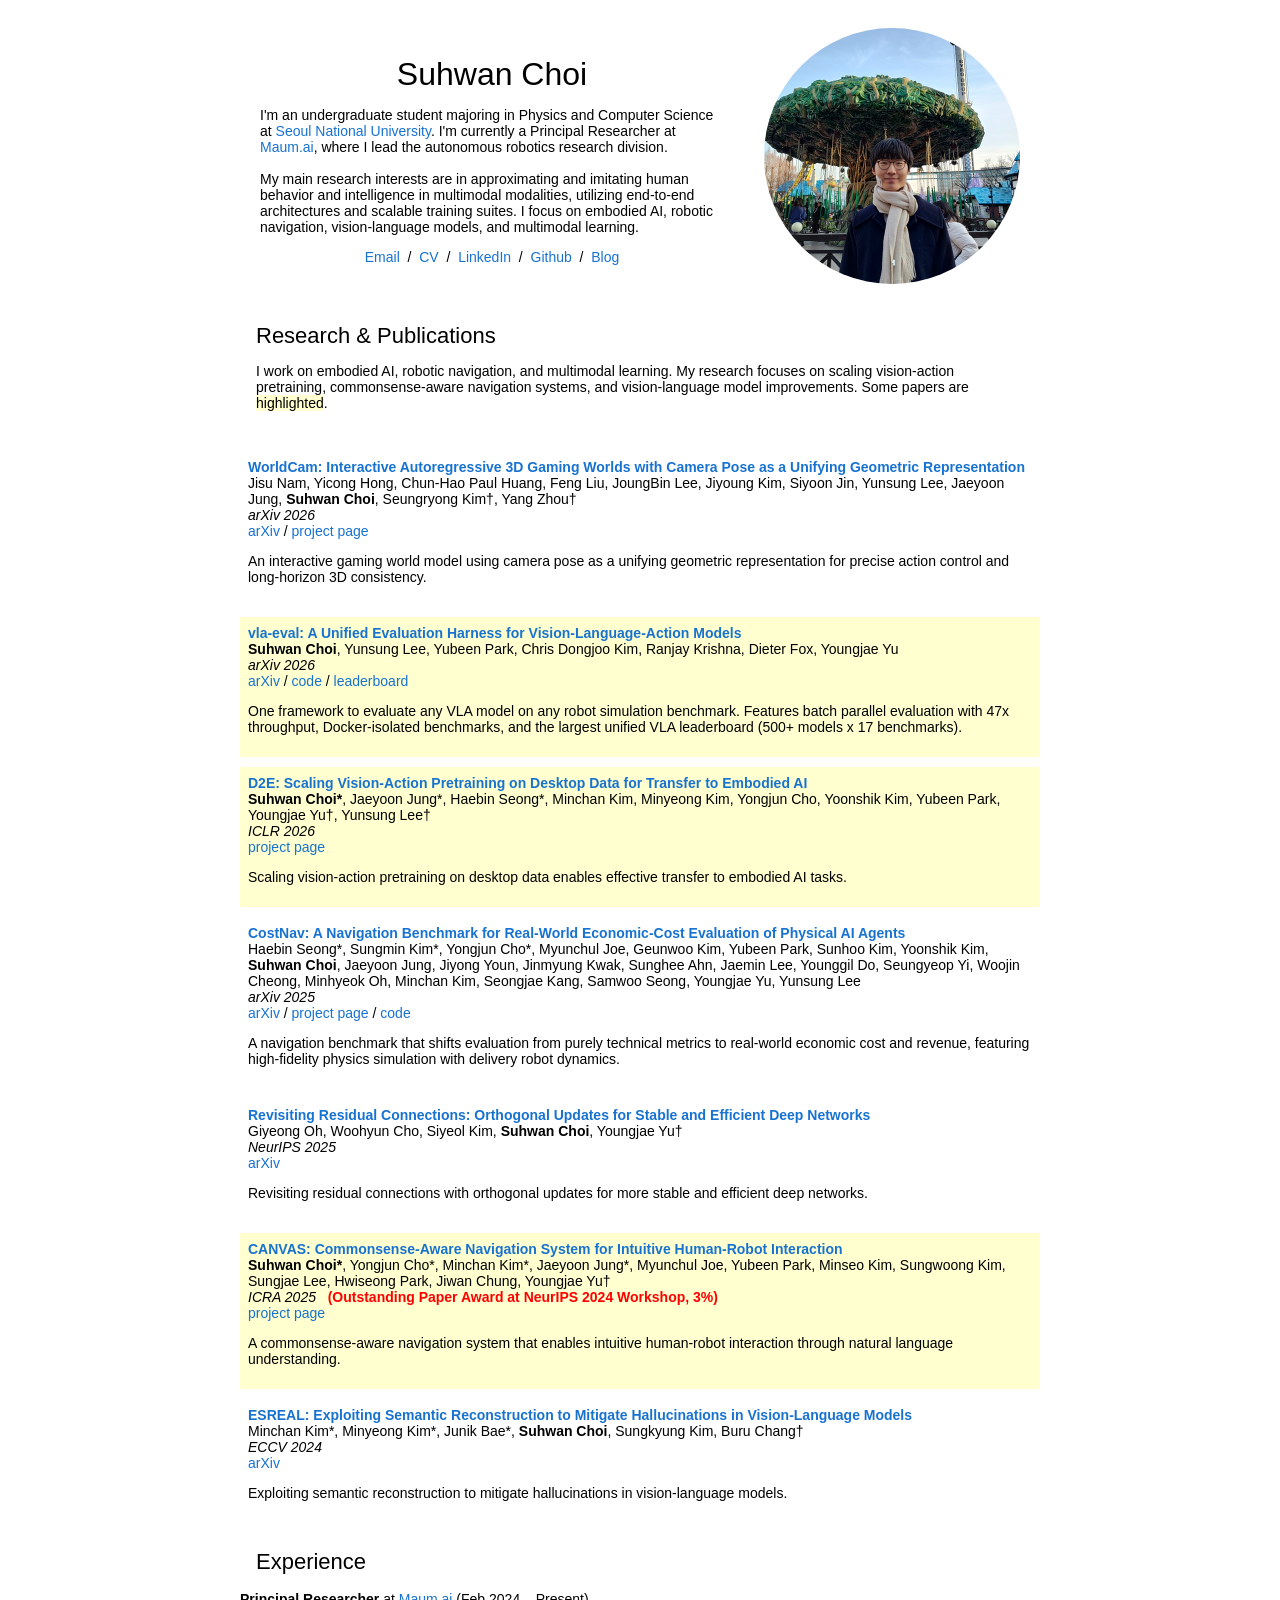
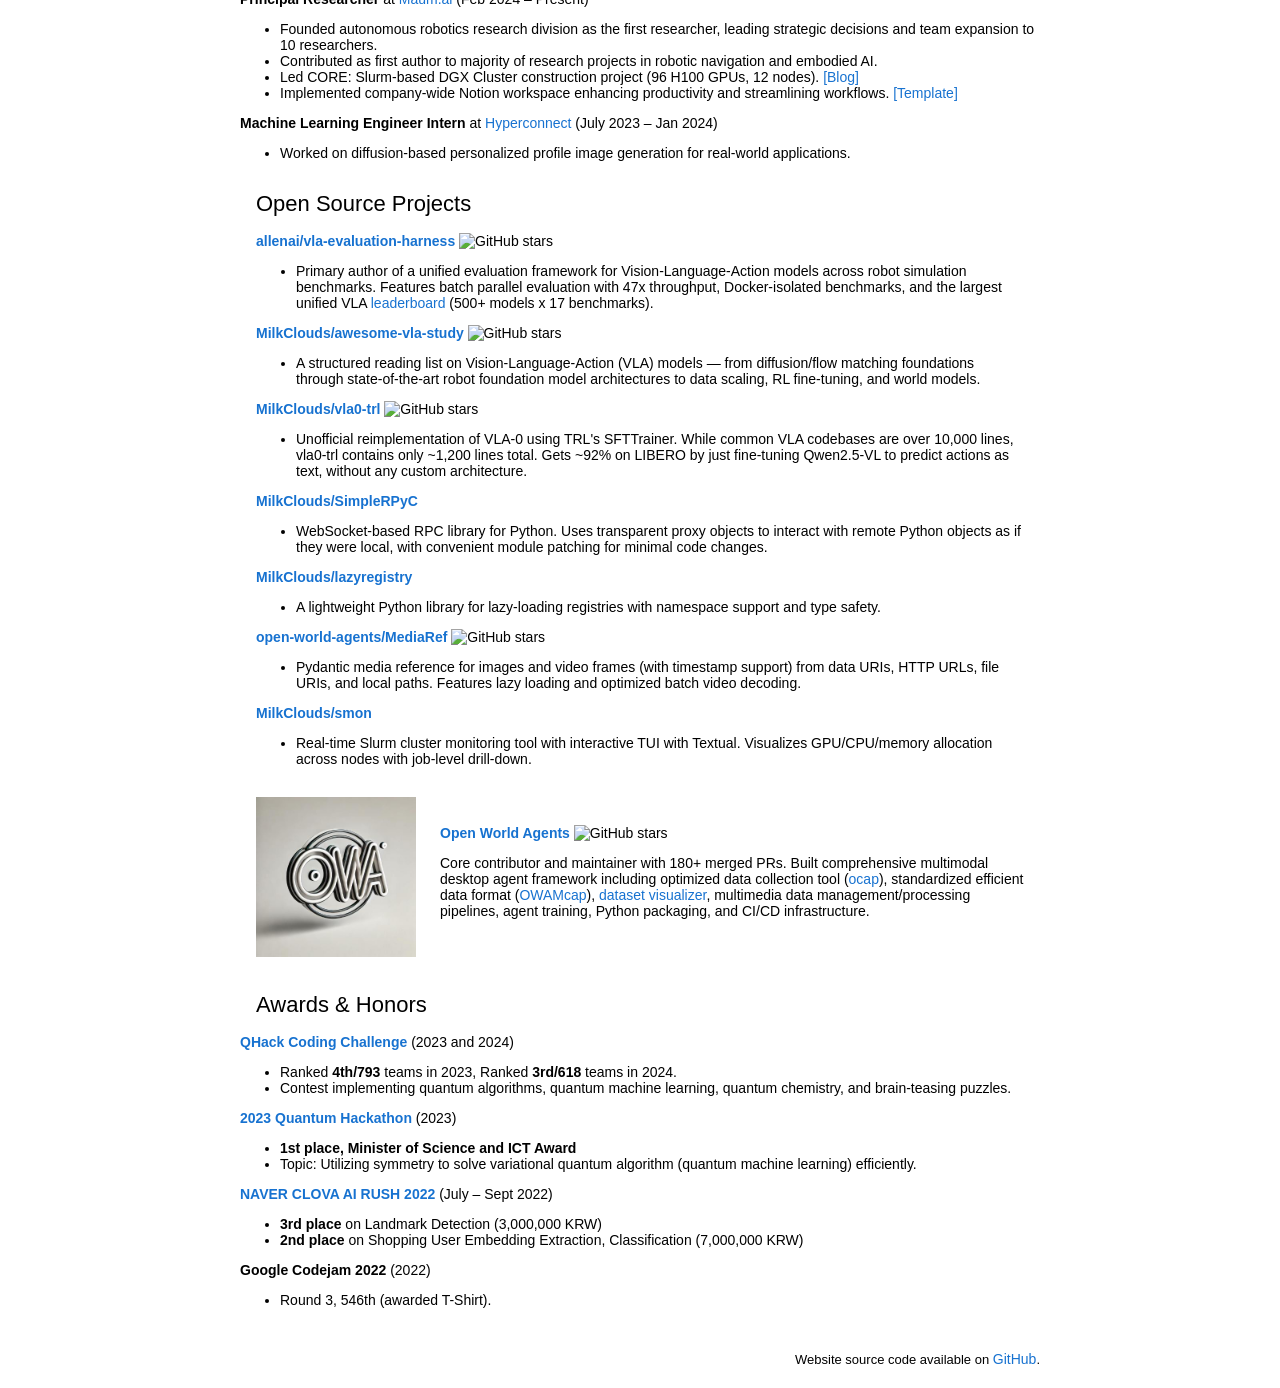
==== suhwanchoi.me/index.html @ 8e6b0484 "Restructure repo: separate profile, cv, and site into top-level folders - Add milkclouds GitHub prof" ====
<!DOCTYPE HTML>
<html lang="en">

<head>
  <meta http-equiv="Content-Type" content="text/html; charset=UTF-8">
  <title>Suhwan Choi</title>
  <meta name="author" content="Suhwan Choi">
  <meta name="viewport" content="width=device-width, initial-scale=1">
  <link rel="shortcut icon" href="images/favicon/favicon.ico" type="image/x-icon">
  <link rel="stylesheet" type="text/css" href="stylesheet.css">
</head>

<body>
  <table
    style="width:100%;max-width:800px;border:0px;border-spacing:0px;border-collapse:separate;margin-right:auto;margin-left:auto;">
    <tbody>
      <tr style="padding:0px">
        <td style="padding:0px">
          <!-- Header Section -->
          <table
            style="width:100%;border:0px;border-spacing:0px;border-collapse:separate;margin-right:auto;margin-left:auto;">
            <tbody>
              <tr style="padding:0px">
                <td style="padding:2.5%;width:63%;vertical-align:middle">
                  <p class="name" style="text-align: center;">Suhwan Choi</p>
                  <p>
                    I'm an undergraduate student majoring in Physics and Computer Science at <a
                      href="https://www.snu.ac.kr/">Seoul National University</a>. I'm currently a Principal Researcher
                    at <a href="https://maum.ai/">Maum.ai</a>, where I lead the autonomous robotics research division.
                    <br><br>
                    My main research interests are in approximating and imitating human behavior and intelligence in
                    multimodal modalities, utilizing end-to-end architectures and scalable training suites. I focus on
                    embodied AI, robotic navigation, vision-language models, and multimodal learning.
                  </p>
                  <p style="text-align:center">
                    <a href="mailto:milkclouds00@gmail.com">Email</a> &nbsp;/&nbsp;
                    <a href="suhwan_choi_cv.pdf">CV</a> &nbsp;/&nbsp;
                    <a href="https://www.linkedin.com/in/suhwan-choi-5a0461204/">LinkedIn</a> &nbsp;/&nbsp;
                    <a href="https://github.com/MilkClouds">Github</a> &nbsp;/&nbsp;
                    <a href="https://milkclouds.work">Blog</a>
                  </p>
                </td>
                <td style="padding:2.5%;width:37%;max-width:37%">
                  <a href="images/suhwan_choi.jpg"><img
                      style="width:100%;max-width:100%;object-fit: cover; border-radius: 50%;" alt="profile photo"
                      src="images/suhwan_choi.jpg" class="hoverZoomLink"></a>
                </td>
              </tr>
            </tbody>
          </table>

          <!-- Research Section Header -->
          <table
            style="width:100%;border:0px;border-spacing:0px;border-collapse:separate;margin-right:auto;margin-left:auto;">
            <tbody>
              <tr>
                <td style="padding:16px;width:100%;vertical-align:middle">
                  <h2>Research & Publications</h2>
                  <p>
                    I work on embodied AI, robotic navigation, and multimodal learning. My research focuses on scaling
                    vision-action pretraining, commonsense-aware navigation systems, and vision-language model
                    improvements. Some papers are <span class="highlight">highlighted</span>.
                  </p>
                </td>
              </tr>
            </tbody>
          </table>

          <!-- Publications Table -->
          <table
            style="width:100%;border:0px;border-spacing:0px 10px;border-collapse:separate;margin-right:auto;margin-left:auto;">
            <tbody>

              <!-- WorldCam Publication -->
              <tr>
                <td style="padding:8px;width:100%;vertical-align:middle">
                  <a href="https://cvlab-kaist.github.io/WorldCam/">
                    <span class="papertitle">WorldCam: Interactive Autoregressive 3D Gaming Worlds with Camera Pose as a Unifying Geometric Representation</span>
                  </a>
                  <br>
                  Jisu Nam, Yicong Hong, Chun-Hao Paul Huang, Feng Liu, JoungBin Lee, Jiyoung Kim, Siyoon Jin, Yunsung Lee, Jaeyoon Jung, <strong>Suhwan Choi</strong>, Seungryong Kim&dagger;, Yang Zhou&dagger;
                  <br>
                  <em>arXiv 2026</em>
                  <br>
                  <a href="https://arxiv.org/abs/2603.16871">arXiv</a>
                  /
                  <a href="https://cvlab-kaist.github.io/WorldCam/">project page</a>
                  <p></p>
                  <p>An interactive gaming world model using camera pose as a unifying geometric representation for precise action control and long-horizon 3D consistency.</p>
                </td>
              </tr>

              <!-- vla-eval Publication -->
              <tr class="highlight">
                <td style="padding:8px;width:100%;vertical-align:middle">
                  <a href="https://arxiv.org/abs/2603.13966">
                    <span class="papertitle">vla-eval: A Unified Evaluation Harness for Vision-Language-Action Models</span>
                  </a>
                  <br>
                  <strong>Suhwan Choi</strong>, Yunsung Lee, Yubeen Park, Chris Dongjoo Kim, Ranjay Krishna, Dieter Fox, Youngjae Yu
                  <br>
                  <em>arXiv 2026</em>
                  <br>
                  <a href="https://arxiv.org/abs/2603.13966">arXiv</a>
                  /
                  <a href="https://github.com/allenai/vla-evaluation-harness">code</a>
                  /
                  <a href="https://allenai.github.io/vla-evaluation-harness/leaderboard/">leaderboard</a>
                  <p></p>
                  <p>One framework to evaluate any VLA model on any robot simulation benchmark. Features batch parallel evaluation with 47x throughput, Docker-isolated benchmarks, and the largest unified VLA leaderboard (500+ models x 17 benchmarks).</p>
                </td>
              </tr>

              <!-- D2E Publication -->
              <tr class="highlight">
                <td style="padding:8px;width:100%;vertical-align:middle">
                  <a href="https://worv-ai.github.io/d2e/">
                    <span class="papertitle">D2E: Scaling Vision-Action Pretraining on Desktop Data for Transfer to
                      Embodied AI</span>
                  </a>
                  <br>
                  <strong>Suhwan Choi*</strong>, Jaeyoon Jung*, Haebin Seong*, Minchan Kim, Minyeong Kim, Yongjun Cho,
                  Yoonshik Kim, Yubeen Park, Youngjae Yu†, Yunsung Lee†
                  <br>
                  <em>ICLR 2026</em>
                  <br>
                  <a href="https://worv-ai.github.io/d2e/">project page</a>
                  <p></p>
                  <p>Scaling vision-action pretraining on desktop data enables effective transfer to embodied AI tasks.
                  </p>
                </td>
              </tr>

              <!-- CostNav Publication -->
              <tr>
                <td style="padding:8px;width:100%;vertical-align:middle">
                  <a href="https://worv-ai.github.io/costnav/">
                    <span class="papertitle">CostNav: A Navigation Benchmark for Real-World Economic-Cost Evaluation of Physical AI Agents</span>
                  </a>
                  <br>
                  Haebin Seong*, Sungmin Kim*, Yongjun Cho*, Myunchul Joe, Geunwoo Kim, Yubeen Park, Sunhoo Kim, Yoonshik Kim, <strong>Suhwan Choi</strong>, Jaeyoon Jung, Jiyong Youn, Jinmyung Kwak, Sunghee Ahn, Jaemin Lee, Younggil Do, Seungyeop Yi, Woojin Cheong, Minhyeok Oh, Minchan Kim, Seongjae Kang, Samwoo Seong, Youngjae Yu, Yunsung Lee
                  <br>
                  <em>arXiv 2025</em>
                  <br>
                  <a href="https://arxiv.org/abs/2511.20216">arXiv</a>
                  /
                  <a href="https://worv-ai.github.io/costnav/">project page</a>
                  /
                  <a href="https://github.com/worv-ai/CostNav">code</a>
                  <p></p>
                  <p>A navigation benchmark that shifts evaluation from purely technical metrics to real-world economic cost and revenue, featuring high-fidelity physics simulation with delivery robot dynamics.</p>
                </td>
              </tr>

              <!-- Orthogonal Updates Publication -->
              <tr>
                <td style="padding:8px;width:100%;vertical-align:middle">
                  <a href="https://arxiv.org/abs/2505.11881">
                    <span class="papertitle">Revisiting Residual Connections: Orthogonal Updates for Stable and
                      Efficient Deep Networks</span>
                  </a>
                  <br>
                  Giyeong Oh, Woohyun Cho, Siyeol Kim, <strong>Suhwan Choi</strong>, Youngjae Yu†
                  <br>
                  <em>NeurIPS 2025</em>
                  <br>
                  <a href="https://arxiv.org/abs/2505.11881">arXiv</a>
                  <p></p>
                  <p>Revisiting residual connections with orthogonal updates for more stable and efficient deep
                    networks.</p>
                </td>
              </tr>

              <!-- CANVAS Publication -->
              <tr class="highlight">
                <td style="padding:8px;width:100%;vertical-align:middle">
                  <a href="https://worv-ai.github.io/canvas/">
                    <span class="papertitle">CANVAS: Commonsense-Aware Navigation System for Intuitive Human-Robot
                      Interaction</span>
                  </a>
                  <br>
                  <strong>Suhwan Choi*</strong>, Yongjun Cho*, Minchan Kim*, Jaeyoon Jung*, Myunchul Joe, Yubeen Park,
                  Minseo Kim, Sungwoong Kim, Sungjae Lee, Hwiseong Park, Jiwan Chung, Youngjae Yu†
                  <br>
                  <em>ICRA 2025</em> &nbsp; <font color="red"><strong>(Outstanding Paper Award at NeurIPS 2024 Workshop,
                      3%)</strong></font>
                  <br>
                  <a href="https://worv-ai.github.io/canvas/">project page</a>
                  <p></p>
                  <p>A commonsense-aware navigation system that enables intuitive human-robot interaction through
                    natural language understanding.</p>
                </td>
              </tr>

              <!-- ESREAL Publication -->
              <tr>
                <td style="padding:8px;width:100%;vertical-align:middle">
                  <a href="https://arxiv.org/abs/2403.16167">
                    <span class="papertitle">ESREAL: Exploiting Semantic Reconstruction to Mitigate Hallucinations in
                      Vision-Language Models</span>
                  </a>
                  <br>
                  Minchan Kim*, Minyeong Kim*, Junik Bae*, <strong>Suhwan Choi</strong>, Sungkyung Kim, Buru Chang†
                  <br>
                  <em>ECCV 2024</em>
                  <br>
                  <a href="https://arxiv.org/abs/2403.16167">arXiv</a>
                  <p></p>
                  <p>Exploiting semantic reconstruction to mitigate hallucinations in vision-language models.</p>
                </td>
              </tr>

            </tbody>
          </table>

          <!-- Experience Section -->
          <table
            style="width:100%;border:0px;border-spacing:0px;border-collapse:separate;margin-right:auto;margin-left:auto;">
            <tbody>
              <tr>
                <td style="padding:16px;width:100%;vertical-align:middle">
                  <h2>Experience</h2>
                </td>
              </tr>
            </tbody>
          </table>

          <table
            style="width:100%;border:0px;border-spacing:0px;border-collapse:separate;margin-right:auto;margin-left:auto;">
            <tbody>
              <tr>
                <td style="padding:0px;width:100%;vertical-align:middle">
                  <strong>Principal Researcher</strong> at <a href="https://maum.ai/">Maum.ai</a> (Feb 2024 – Present)
                  <ul>
                    <li>Founded autonomous robotics research division as the first researcher, leading strategic
                      decisions and team expansion to 10 researchers.</li>
                    <li>Contributed as first author to majority of research projects in robotic navigation and embodied
                      AI.</li>
                    <li>Led CORE: Slurm-based DGX Cluster construction project (96 H100 GPUs, 12 nodes). <a
                        href="https://worv.ghost.io/core-construction/">[Blog]</a></li>
                    <li>Implemented company-wide Notion workspace enhancing productivity and streamlining workflows. <a
                        href="https://milkclouds.notion.site/DBs-template-1816b908318e809e9f93ecbfe7d4ca86">[Template]</a>
                    </li>
                  </ul>
                </td>
              </tr>
              <tr>
                <td style="padding:0px;width:100%;vertical-align:middle">
                  <strong>Machine Learning Engineer Intern</strong> at <a
                    href="https://hyperconnect.com/">Hyperconnect</a> (July 2023 – Jan 2024)
                  <ul>
                    <li>Worked on diffusion-based personalized profile image generation for real-world applications.
                    </li>
                  </ul>
                </td>
              </tr>
            </tbody>
          </table>

          <!-- Open Source Section -->
          <table
            style="width:100%;border:0px;border-spacing:0px;border-collapse:separate;margin-right:auto;margin-left:auto;">
            <tbody>
              <tr>
                <td style="padding:16px;width:100%;vertical-align:middle">
                  <h2>Open Source Projects</h2>
                </td>
              </tr>
            </tbody>
          </table>

          <table
            style="width:100%;border:0px;border-spacing:0px;border-collapse:separate;margin-right:auto;margin-left:auto;">
            <tbody>
              <tr>
                <td style="padding:0px 16px;width:100%;vertical-align:middle">
                  <strong><a href="https://github.com/allenai/vla-evaluation-harness">allenai/vla-evaluation-harness</a></strong>
                  <img src="https://img.shields.io/github/stars/allenai/vla-evaluation-harness?style=social" alt="GitHub stars">
                  <ul>
                    <li>Primary author of a unified evaluation framework for Vision-Language-Action models across robot simulation benchmarks. Features batch parallel evaluation with 47x throughput, Docker-isolated benchmarks, and the largest unified VLA <a href="https://allenai.github.io/vla-evaluation-harness/leaderboard/">leaderboard</a> (500+ models x 17 benchmarks).</li>
                  </ul>
                </td>
              </tr>
              <tr>
                <td style="padding:0px 16px;width:100%;vertical-align:middle">
                  <strong><a href="https://github.com/MilkClouds/awesome-vla-study">MilkClouds/awesome-vla-study</a></strong>
                  <img src="https://img.shields.io/github/stars/MilkClouds/awesome-vla-study?style=social" alt="GitHub stars">
                  <ul>
                    <li>A structured reading list on Vision-Language-Action (VLA) models — from diffusion/flow matching foundations through state-of-the-art robot foundation model architectures to data scaling, RL fine-tuning, and world models.</li>
                  </ul>
                </td>
              </tr>
              <tr>
                <td style="padding:0px 16px;width:100%;vertical-align:middle">
                  <strong><a href="https://github.com/MilkClouds/vla0-trl">MilkClouds/vla0-trl</a></strong>
                  <img src="https://img.shields.io/github/stars/MilkClouds/vla0-trl?style=social" alt="GitHub stars">
                  <ul>
                    <li>Unofficial reimplementation of VLA-0 using TRL's SFTTrainer. While common VLA codebases are over
                      10,000 lines, vla0-trl contains only ~1,200 lines total. Gets ~92% on LIBERO by just fine-tuning
                      Qwen2.5-VL to predict actions as text, without any custom architecture.</li>
                  </ul>
                </td>
              </tr>
              <tr>
                <td style="padding:0px 16px;width:100%;vertical-align:middle">
                  <strong><a href="https://github.com/MilkClouds/SimpleRPyC">MilkClouds/SimpleRPyC</a></strong>
                  <ul>
                    <li>WebSocket-based RPC library for Python. Uses transparent proxy objects to interact with remote Python objects as if they were local, with convenient module patching for minimal code changes.</li>
                  </ul>
                </td>
              </tr>
              <tr>
                <td style="padding:0px 16px;width:100%;vertical-align:middle">
                  <strong><a href="https://github.com/MilkClouds/lazyregistry">MilkClouds/lazyregistry</a></strong>
                  <ul>
                    <li>A lightweight Python library for lazy-loading registries with namespace support and type safety.
                    </li>
                  </ul>
                </td>
              </tr>
              <tr>
                <td style="padding:0px 16px;width:100%;vertical-align:middle">
                  <strong><a
                      href="https://github.com/open-world-agents/MediaRef">open-world-agents/MediaRef</a></strong>
                  <img src="https://img.shields.io/github/stars/open-world-agents/MediaRef?style=social" alt="GitHub stars">
                  <ul>
                    <li>Pydantic media reference for images and video frames (with timestamp support) from data URIs,
                      HTTP URLs, file URIs, and local paths. Features lazy loading and optimized batch video decoding.
                    </li>
                  </ul>
                </td>
              </tr>
              <tr>
                <td style="padding:0px 16px;width:100%;vertical-align:middle">
                  <strong><a href="https://github.com/MilkClouds/smon">MilkClouds/smon</a></strong>
                  <ul>
                    <li>Real-time Slurm cluster monitoring tool with interactive TUI with Textual. Visualizes
                      GPU/CPU/memory allocation across nodes with job-level drill-down.</li>
                  </ul>
                </td>
              </tr>
            </tbody>
          </table>

          <table
            style="width:100%;border:0px;border-spacing:0px;border-collapse:separate;margin-right:auto;margin-left:auto;">
            <tbody>
              <tr>
                <td style="padding:16px;width:20%;vertical-align:middle">
                  <a href="https://github.com/open-world-agents"><img src='images/owa-logo.jpg' width="160"
                      alt="Open World Agents"></a>
                </td>
                <td style="padding:8px;width:80%;vertical-align:middle">
                  <a href="https://github.com/open-world-agents">
                    <span class="papertitle">Open World Agents</span>
                  </a>
                  <img src="https://img.shields.io/github/stars/open-world-agents/open-world-agents?style=social" alt="GitHub stars">
                  <br>
                  <p>Core contributor and maintainer with 180+ merged PRs. Built comprehensive multimodal desktop agent
                    framework including optimized data collection tool (<a
                      href="https://github.com/open-world-agents/ocap">ocap</a>), standardized efficient data format (<a
                      href="https://open-world-agents.github.io/open-world-agents/data/technical-reference/format-guide/">OWAMcap</a>),
                    <a href="https://github.com/open-world-agents/owa-dataset-visualizer">dataset visualizer</a>,
                    multimedia data management/processing pipelines, agent training, Python packaging, and CI/CD
                    infrastructure.
                  </p>
                </td>
              </tr>
            </tbody>
          </table>

          <!-- Awards Section -->
          <table
            style="width:100%;border:0px;border-spacing:0px;border-collapse:separate;margin-right:auto;margin-left:auto;">
            <tbody>
              <tr>
                <td style="padding:16px;width:100%;vertical-align:middle">
                  <h2>Awards & Honors</h2>
                </td>
              </tr>
            </tbody>
          </table>

          <table
            style="width:100%;border:0px;border-spacing:0px;border-collapse:separate;margin-right:auto;margin-left:auto;">
            <tbody>
              <tr>
                <td style="padding:0px;width:100%;vertical-align:middle">
                  <strong><a href="https://qhack.ai">QHack Coding Challenge</a></strong> (2023 and 2024)
                  <ul>
                    <li>Ranked <strong>4th/793</strong> teams in 2023, Ranked <strong>3rd/618</strong> teams in 2024.
                    </li>
                    <li>Contest implementing quantum algorithms, quantum machine learning, quantum chemistry, and
                      brain-teasing puzzles.</li>
                  </ul>
                </td>
              </tr>
              <tr>
                <td style="padding:0px;width:100%;vertical-align:middle">
                  <strong><a href="https://qhackathon.kr/">2023 Quantum Hackathon</a></strong> (2023)
                  <ul>
                    <li><strong>1st place, Minister of Science and ICT Award</strong></li>
                    <li>Topic: Utilizing symmetry to solve variational quantum algorithm (quantum machine learning)
                      efficiently.</li>
                  </ul>
                </td>
              </tr>
              <tr>
                <td style="padding:0px;width:100%;vertical-align:middle">
                  <strong><a href="https://campaign.naver.com/clova_airush/">NAVER CLOVA AI RUSH 2022</a></strong> (July
                  – Sept 2022)
                  <ul>
                    <li><strong>3rd place</strong> on Landmark Detection (3,000,000 KRW)</li>
                    <li><strong>2nd place</strong> on Shopping User Embedding Extraction, Classification (7,000,000 KRW)
                    </li>
                  </ul>
                </td>
              </tr>
              <tr>
                <td style="padding:0px;width:100%;vertical-align:middle">
                  <strong>Google Codejam 2022</strong> (2022)
                  <ul>
                    <li>Round 3, 546th (awarded T-Shirt).</li>
                  </ul>
                </td>
              </tr>
            </tbody>
          </table>

          <!-- Footer -->
          <table
            style="width:100%;border:0px;border-spacing:0px;border-collapse:separate;margin-right:auto;margin-left:auto;">
            <tbody>
              <tr>
                <td style="padding:0px">
                  <br>
                  <p style="text-align:right;font-size:small;">
                    Website source code available on <a href="https://github.com/MilkClouds/suhwanchoi.me">GitHub</a>.
                  </p>
                </td>
              </tr>
            </tbody>
          </table>

        </td>
      </tr>
    </tbody>
  </table>
</body>

</html>
---- suhwanchoi.me/stylesheet.css ----
/* latin-ext */
@font-face {
  font-family: 'Lato';
  font-style: italic;
  font-weight: 400;
  src: local('Lato Italic'), local('Lato-Italic'), url(https://fonts.gstatic.com/s/lato/v15/S6u8w4BMUTPHjxsAUi-qNiXg7eU0.woff2) format('woff2');
  unicode-range: U+0100-024F, U+0259, U+1E00-1EFF, U+2020, U+20A0-20AB, U+20AD-20CF, U+2113, U+2C60-2C7F, U+A720-A7FF;
}
/* latin */
@font-face {
  font-family: 'Lato';
  font-style: italic;
  font-weight: 400;
  src: local('Lato Italic'), local('Lato-Italic'), url(https://fonts.gstatic.com/s/lato/v15/S6u8w4BMUTPHjxsAXC-qNiXg7Q.woff2) format('woff2');
  unicode-range: U+0000-00FF, U+0131, U+0152-0153, U+02BB-02BC, U+02C6, U+02DA, U+02DC, U+2000-206F, U+2074, U+20AC, U+2122, U+2191, U+2193, U+2212, U+2215, U+FEFF, U+FFFD;
}
/* latin-ext */
@font-face {
  font-family: 'Lato';
  font-style: italic;
  font-weight: 700;
  src: local('Lato Bold Italic'), local('Lato-BoldItalic'), url(https://fonts.gstatic.com/s/lato/v15/S6u_w4BMUTPHjxsI5wq_FQftx9897sxZ.woff2) format('woff2');
  unicode-range: U+0100-024F, U+0259, U+1E00-1EFF, U+2020, U+20A0-20AB, U+20AD-20CF, U+2113, U+2C60-2C7F, U+A720-A7FF;
}
/* latin */
@font-face {
  font-family: 'Lato';
  font-style: italic;
  font-weight: 700;
  src: local('Lato Bold Italic'), local('Lato-BoldItalic'), url(https://fonts.gstatic.com/s/lato/v15/S6u_w4BMUTPHjxsI5wq_Gwftx9897g.woff2) format('woff2');
  unicode-range: U+0000-00FF, U+0131, U+0152-0153, U+02BB-02BC, U+02C6, U+02DA, U+02DC, U+2000-206F, U+2074, U+20AC, U+2122, U+2191, U+2193, U+2212, U+2215, U+FEFF, U+FFFD;
}
/* latin-ext */
@font-face {
  font-family: 'Lato';
  font-style: normal;
  font-weight: 400;
  src: local('Lato Regular'), local('Lato-Regular'), url(https://fonts.gstatic.com/s/lato/v15/S6uyw4BMUTPHjxAwXiWtFCfQ7A.woff2) format('woff2');
  unicode-range: U+0100-024F, U+0259, U+1E00-1EFF, U+2020, U+20A0-20AB, U+20AD-20CF, U+2113, U+2C60-2C7F, U+A720-A7FF;
}
/* latin */
@font-face {
  font-family: 'Lato';
  font-style: normal;
  font-weight: 400;
  src: local('Lato Regular'), local('Lato-Regular'), url(https://fonts.gstatic.com/s/lato/v15/S6uyw4BMUTPHjx4wXiWtFCc.woff2) format('woff2');
  unicode-range: U+0000-00FF, U+0131, U+0152-0153, U+02BB-02BC, U+02C6, U+02DA, U+02DC, U+2000-206F, U+2074, U+20AC, U+2122, U+2191, U+2193, U+2212, U+2215, U+FEFF, U+FFFD;
}
/* latin-ext */
@font-face {
  font-family: 'Lato';
  font-style: normal;
  font-weight: 700;
  src: local('Lato Bold'), local('Lato-Bold'), url(https://fonts.gstatic.com/s/lato/v15/S6u9w4BMUTPHh6UVSwaPGQ3q5d0N7w.woff2) format('woff2');
  unicode-range: U+0100-024F, U+0259, U+1E00-1EFF, U+2020, U+20A0-20AB, U+20AD-20CF, U+2113, U+2C60-2C7F, U+A720-A7FF;
}
/* latin */
@font-face {
  font-family: 'Lato';
  font-style: normal;
  font-weight: 700;
  src: local('Lato Bold'), local('Lato-Bold'), url(https://fonts.gstatic.com/s/lato/v15/S6u9w4BMUTPHh6UVSwiPGQ3q5d0.woff2) format('woff2');
  unicode-range: U+0000-00FF, U+0131, U+0152-0153, U+02BB-02BC, U+02C6, U+02DA, U+02DC, U+2000-206F, U+2074, U+20AC, U+2122, U+2191, U+2193, U+2212, U+2215, U+FEFF, U+FFFD;
}

a {
  color: #1772d0;
  text-decoration: none;
}

a:focus,
a:hover {
  color: #f09228;
  text-decoration: none;
}

body,
td,
th,
tr,
p,
a {
  font-family: 'Lato', Verdana, Helvetica, sans-serif;
  font-size: 14px;
}

strong {
  font-family: 'Lato', Verdana, Helvetica, sans-serif;
  font-size: 14px;
}

h2 {
  margin: 0;
  font-weight: normal;
  font-family: 'Lato', Verdana, Helvetica, sans-serif;
  font-size: 22px;
}

.papertitle {
  font-family: 'Lato', Verdana, Helvetica, sans-serif;
  font-size: 14px;
  font-weight: 700;
}

.name {
  padding-top: 20px;
  margin: 0;
  font-family: 'Lato', Verdana, Helvetica, sans-serif;
  font-size: 32px;
}

.one {
  width: 160px;
  height: 160px;
  position: relative;
}

.two {
  width: 160px;
  height: 160px;
  position: absolute;
  transition: opacity .2s ease-in-out;
  -moz-transition: opacity .2s ease-in-out;
  -webkit-transition: opacity .2s ease-in-out;
}

.fade {
  transition: opacity .2s ease-in-out;
  -moz-transition: opacity .2s ease-in-out;
  -webkit-transition: opacity .2s ease-in-out;
}

span.highlight,
tr.highlight,
td.highlight {
  background-color: #ffffd0;
}

.colored-box {
    color: black;
    padding: 20px;
    display: inline-block;
    border-radius: 10px;
}
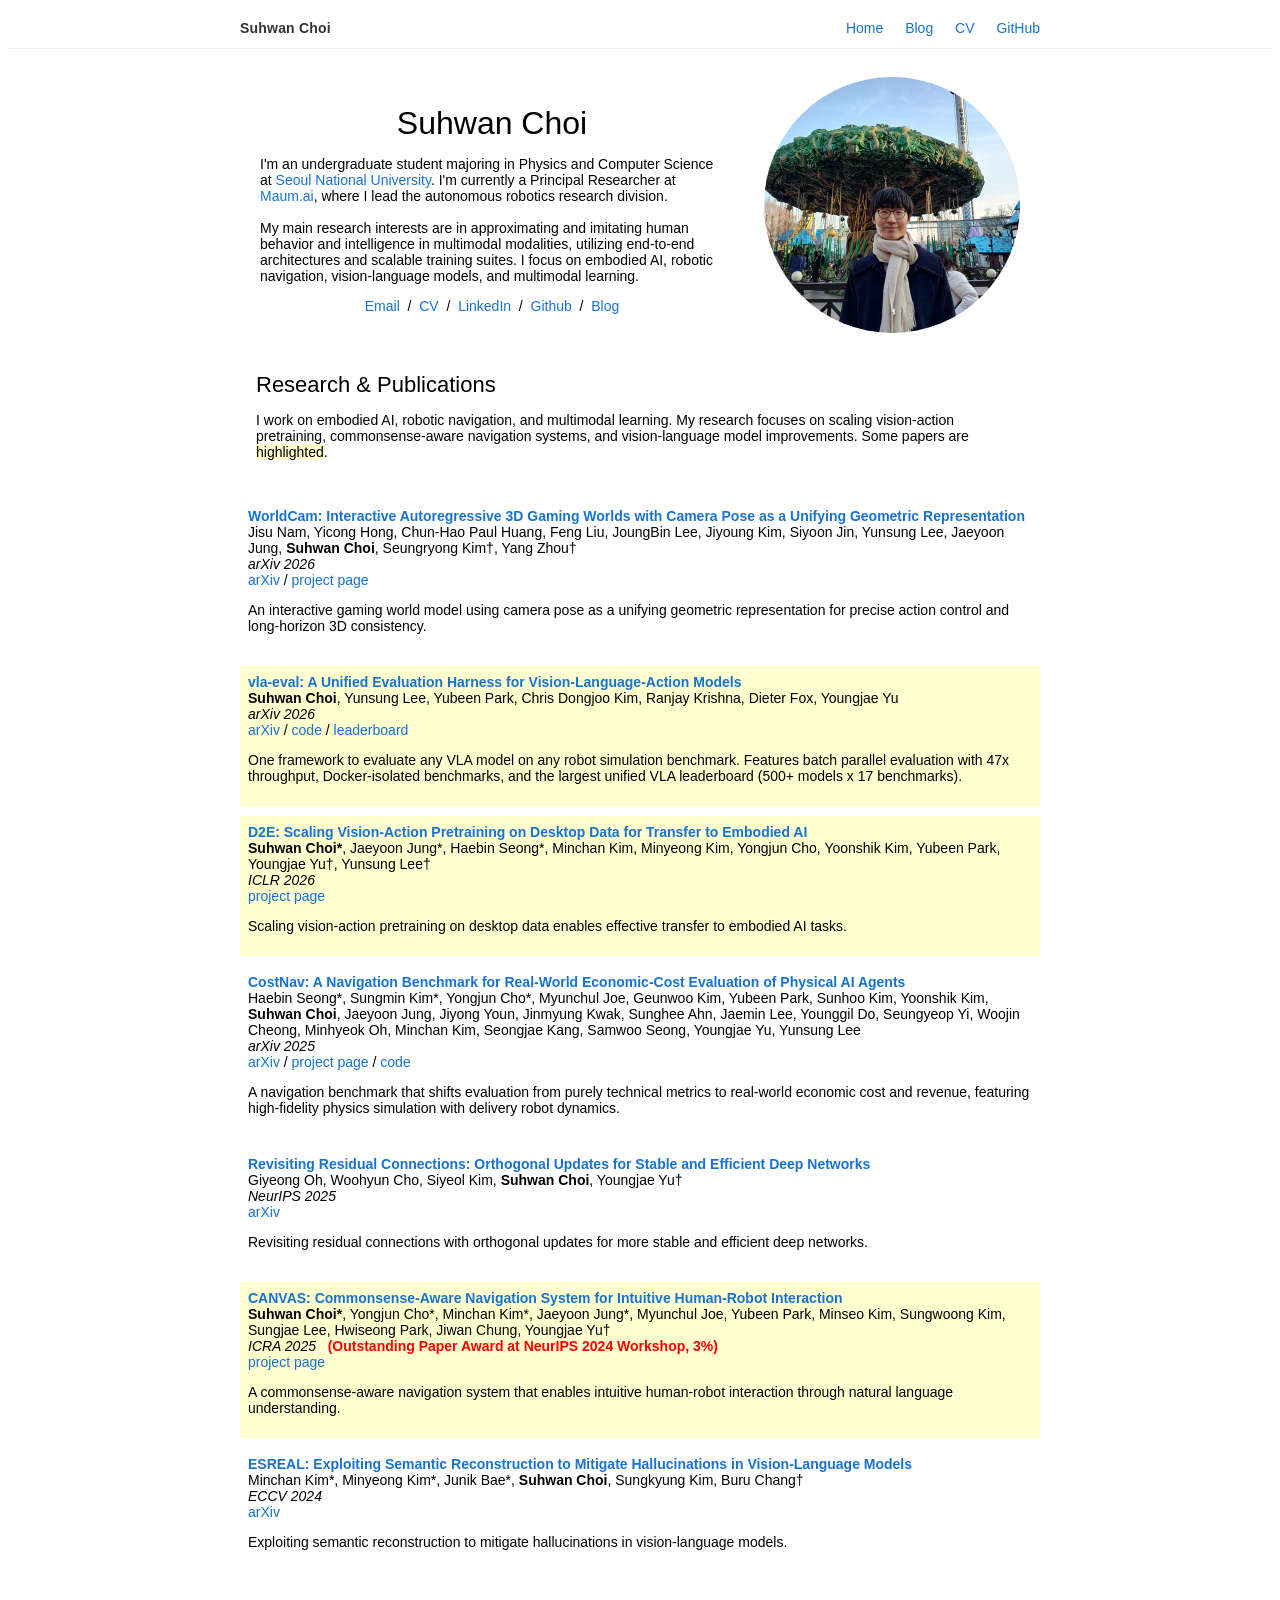
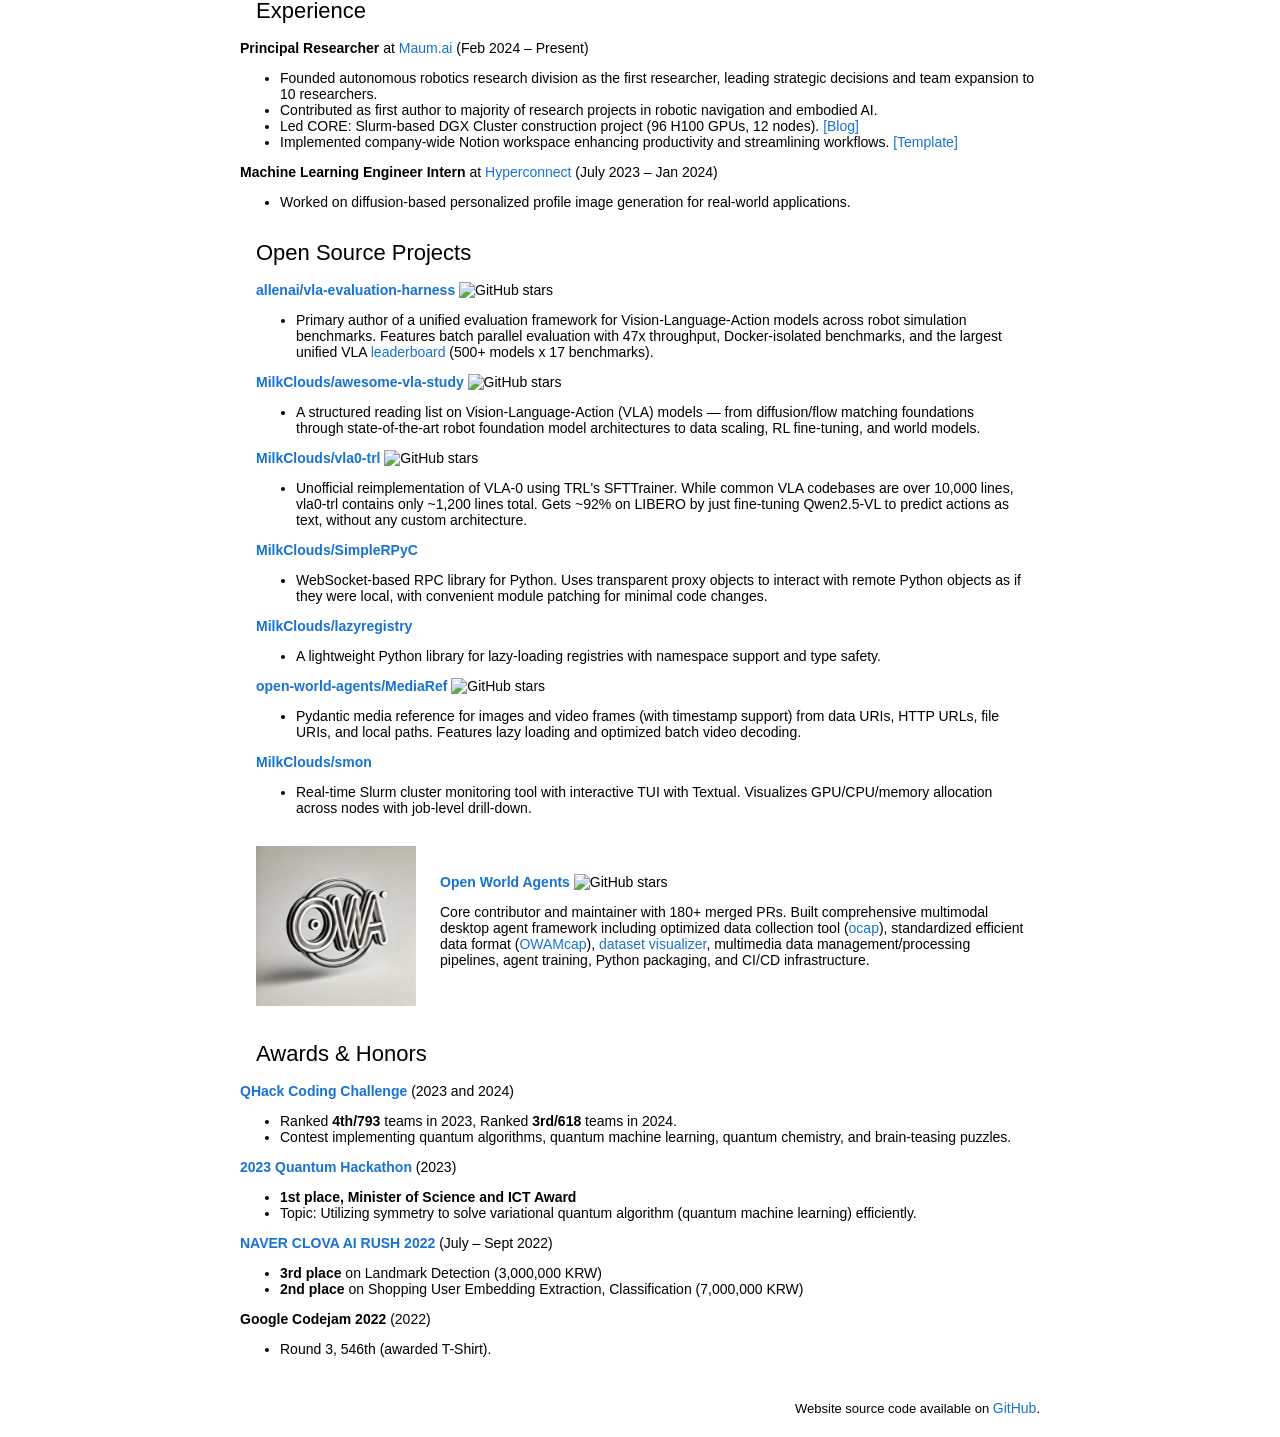
==== commit 8535e5f5: "feat(site): add top-level nav across pages Add a thin nav bar above the existing centered table layo" ====
--- a/suhwanchoi.me/index.html
+++ b/suhwanchoi.me/index.html
@@ -11,6 +11,18 @@
 </head>
 
 <body>
+  <nav class="topnav">
+    <div class="topnav-inner">
+      <a href="/" class="topnav-brand">Suhwan Choi</a>
+      <span class="topnav-links">
+        <a href="/">Home</a>
+        <a href="blog/">Blog</a>
+        <a href="suhwan_choi_cv.pdf">CV</a>
+        <a href="https://github.com/MilkClouds">GitHub</a>
+      </span>
+    </div>
+  </nav>
+
   <table
     style="width:100%;max-width:800px;border:0px;border-spacing:0px;border-collapse:separate;margin-right:auto;margin-left:auto;">
     <tbody>
@@ -37,7 +49,7 @@
                     <a href="suhwan_choi_cv.pdf">CV</a> &nbsp;/&nbsp;
                     <a href="https://www.linkedin.com/in/suhwan-choi-5a0461204/">LinkedIn</a> &nbsp;/&nbsp;
                     <a href="https://github.com/MilkClouds">Github</a> &nbsp;/&nbsp;
-                    <a href="https://milkclouds.work">Blog</a>
+                    <a href="blog/">Blog</a>
                   </p>
                 </td>
                 <td style="padding:2.5%;width:37%;max-width:37%">
--- a/suhwanchoi.me/stylesheet.css
+++ b/suhwanchoi.me/stylesheet.css
@@ -141,4 +141,49 @@
     padding: 20px;
     display: inline-block;
     border-radius: 10px;
+}
+
+.topnav {
+  width: 100%;
+  border-bottom: 1px solid #eee;
+  background: #fff;
+  margin-bottom: 8px;
+}
+
+.topnav-inner {
+  max-width: 800px;
+  margin: 0 auto;
+  padding: 12px 2.5%;
+  display: flex;
+  align-items: baseline;
+  justify-content: space-between;
+  font-family: 'Lato', Verdana, Helvetica, sans-serif;
+  font-size: 14px;
+}
+
+.topnav-brand {
+  font-weight: 700;
+  color: #333;
+  letter-spacing: 0.2px;
+}
+
+.topnav-brand:hover,
+.topnav-brand:focus {
+  color: #f09228;
+}
+
+.topnav-links a {
+  margin-left: 18px;
+}
+
+@media (max-width: 480px) {
+  .topnav-inner {
+    flex-direction: column;
+    align-items: flex-start;
+    gap: 6px;
+  }
+  .topnav-links a {
+    margin-left: 0;
+    margin-right: 14px;
+  }
 }
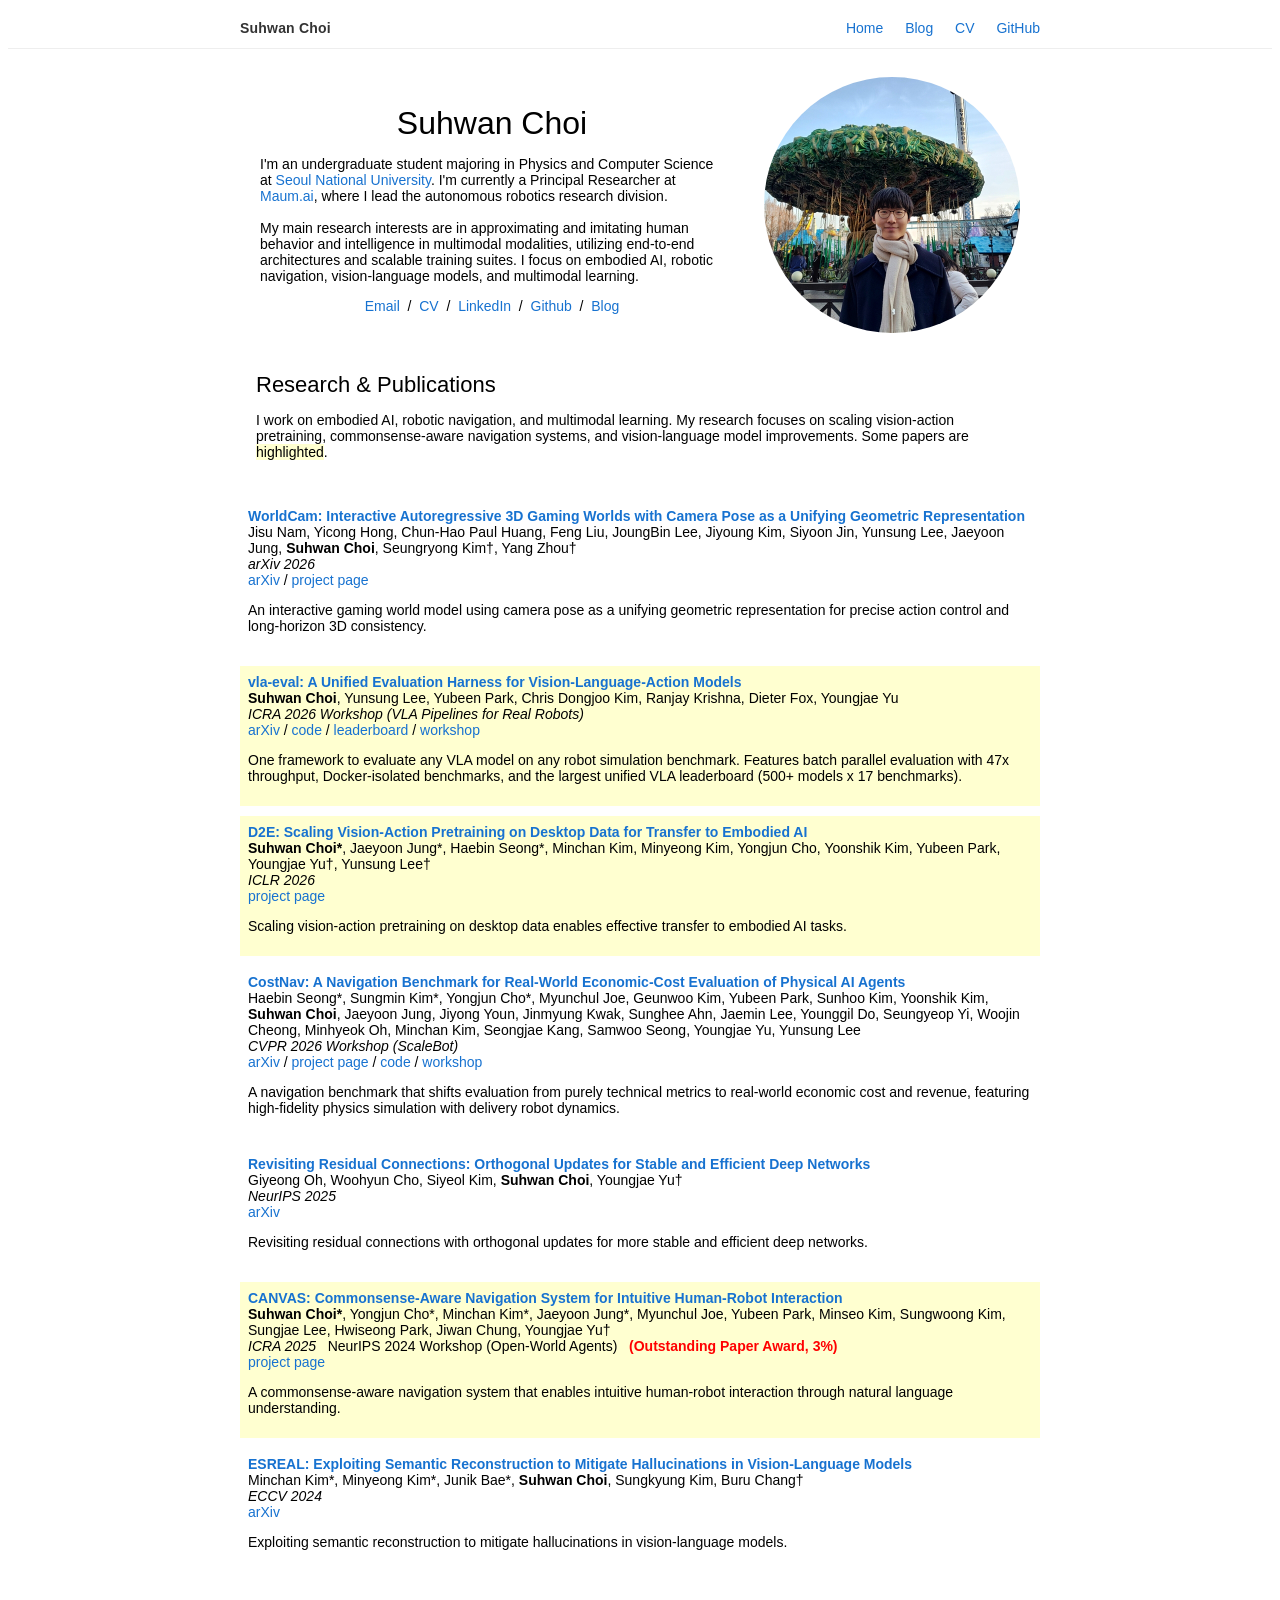
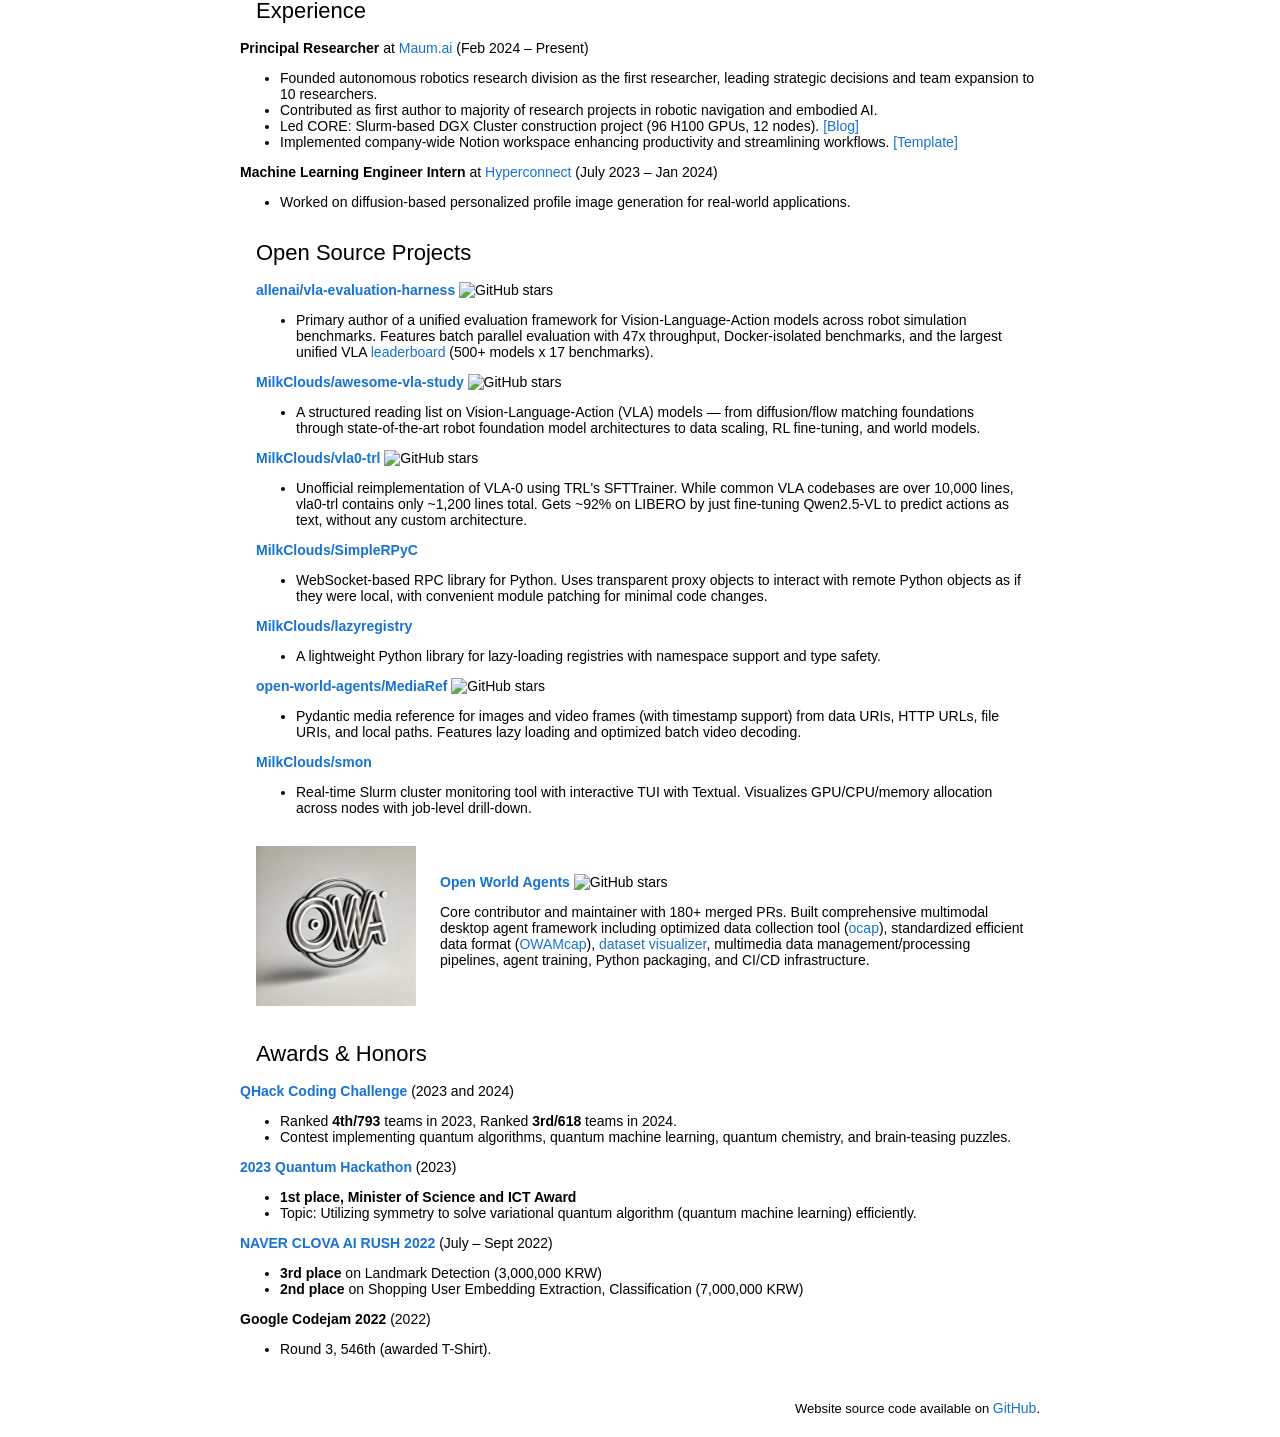
==== commit e47cf9da: "feat(cv): update CV with latest publication details and last updated date" ====
--- a/suhwanchoi.me/index.html
+++ b/suhwanchoi.me/index.html
@@ -111,13 +111,15 @@
                   <br>
                   <strong>Suhwan Choi</strong>, Yunsung Lee, Yubeen Park, Chris Dongjoo Kim, Ranjay Krishna, Dieter Fox, Youngjae Yu
                   <br>
-                  <em>arXiv 2026</em>
+                  <em>ICRA 2026 Workshop (VLA Pipelines for Real Robots)</em>
                   <br>
                   <a href="https://arxiv.org/abs/2603.13966">arXiv</a>
                   /
                   <a href="https://github.com/allenai/vla-evaluation-harness">code</a>
                   /
                   <a href="https://allenai.github.io/vla-evaluation-harness/leaderboard/">leaderboard</a>
+                  /
+                  <a href="https://icra2026vlapipeline.github.io/">workshop</a>
                   <p></p>
                   <p>One framework to evaluate any VLA model on any robot simulation benchmark. Features batch parallel evaluation with 47x throughput, Docker-isolated benchmarks, and the largest unified VLA leaderboard (500+ models x 17 benchmarks).</p>
                 </td>
@@ -152,13 +154,15 @@
                   <br>
                   Haebin Seong*, Sungmin Kim*, Yongjun Cho*, Myunchul Joe, Geunwoo Kim, Yubeen Park, Sunhoo Kim, Yoonshik Kim, <strong>Suhwan Choi</strong>, Jaeyoon Jung, Jiyong Youn, Jinmyung Kwak, Sunghee Ahn, Jaemin Lee, Younggil Do, Seungyeop Yi, Woojin Cheong, Minhyeok Oh, Minchan Kim, Seongjae Kang, Samwoo Seong, Youngjae Yu, Yunsung Lee
                   <br>
-                  <em>arXiv 2025</em>
+                  <em>CVPR 2026 Workshop (ScaleBot)</em>
                   <br>
                   <a href="https://arxiv.org/abs/2511.20216">arXiv</a>
                   /
                   <a href="https://worv-ai.github.io/costnav/">project page</a>
                   /
                   <a href="https://github.com/worv-ai/CostNav">code</a>
+                  /
+                  <a href="https://scalebot-workshop.github.io/">workshop</a>
                   <p></p>
                   <p>A navigation benchmark that shifts evaluation from purely technical metrics to real-world economic cost and revenue, featuring high-fidelity physics simulation with delivery robot dynamics.</p>
                 </td>
@@ -194,8 +198,7 @@
                   <strong>Suhwan Choi*</strong>, Yongjun Cho*, Minchan Kim*, Jaeyoon Jung*, Myunchul Joe, Yubeen Park,
                   Minseo Kim, Sungwoong Kim, Sungjae Lee, Hwiseong Park, Jiwan Chung, Youngjae Yu†
                   <br>
-                  <em>ICRA 2025</em> &nbsp; <font color="red"><strong>(Outstanding Paper Award at NeurIPS 2024 Workshop,
-                      3%)</strong></font>
+                  <em>ICRA 2025</em> &nbsp; NeurIPS 2024 Workshop (Open-World Agents) &nbsp; <font color="red"><strong>(Outstanding Paper Award, 3%)</strong></font>
                   <br>
                   <a href="https://worv-ai.github.io/canvas/">project page</a>
                   <p></p>
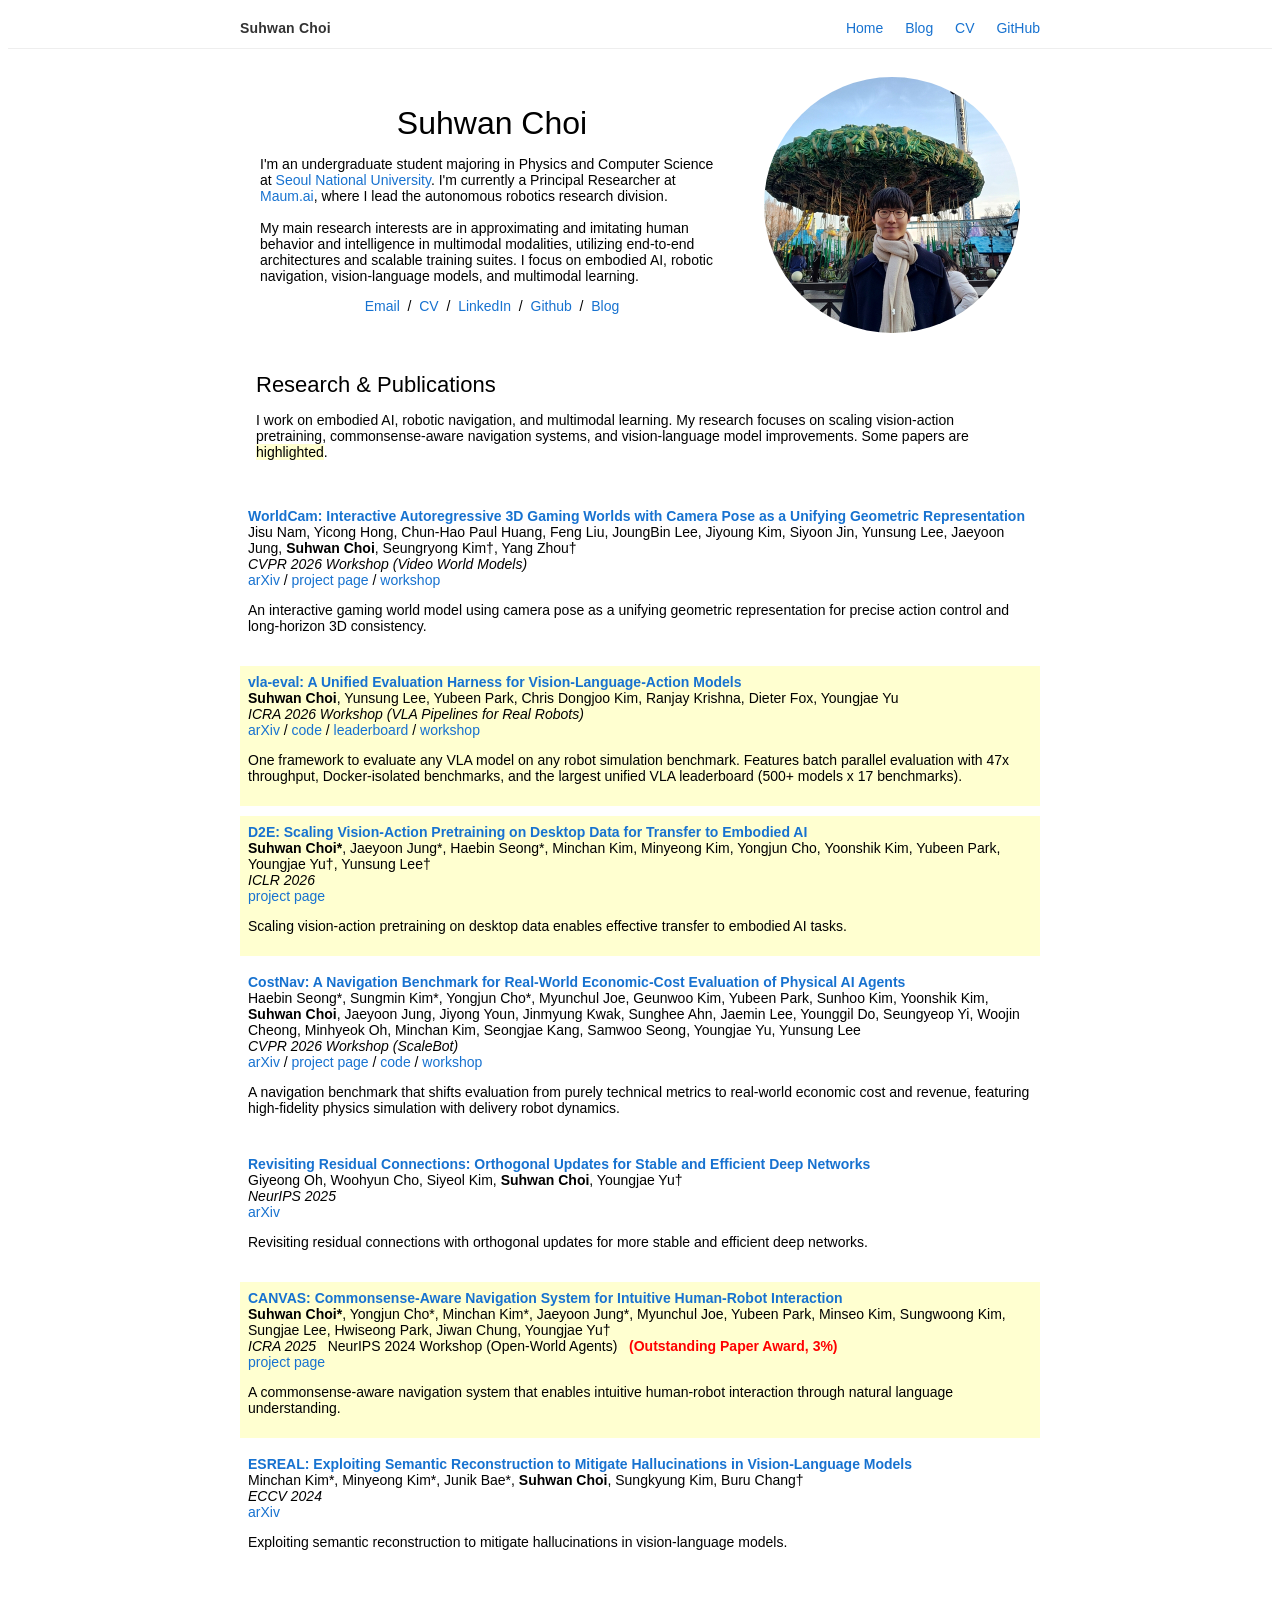
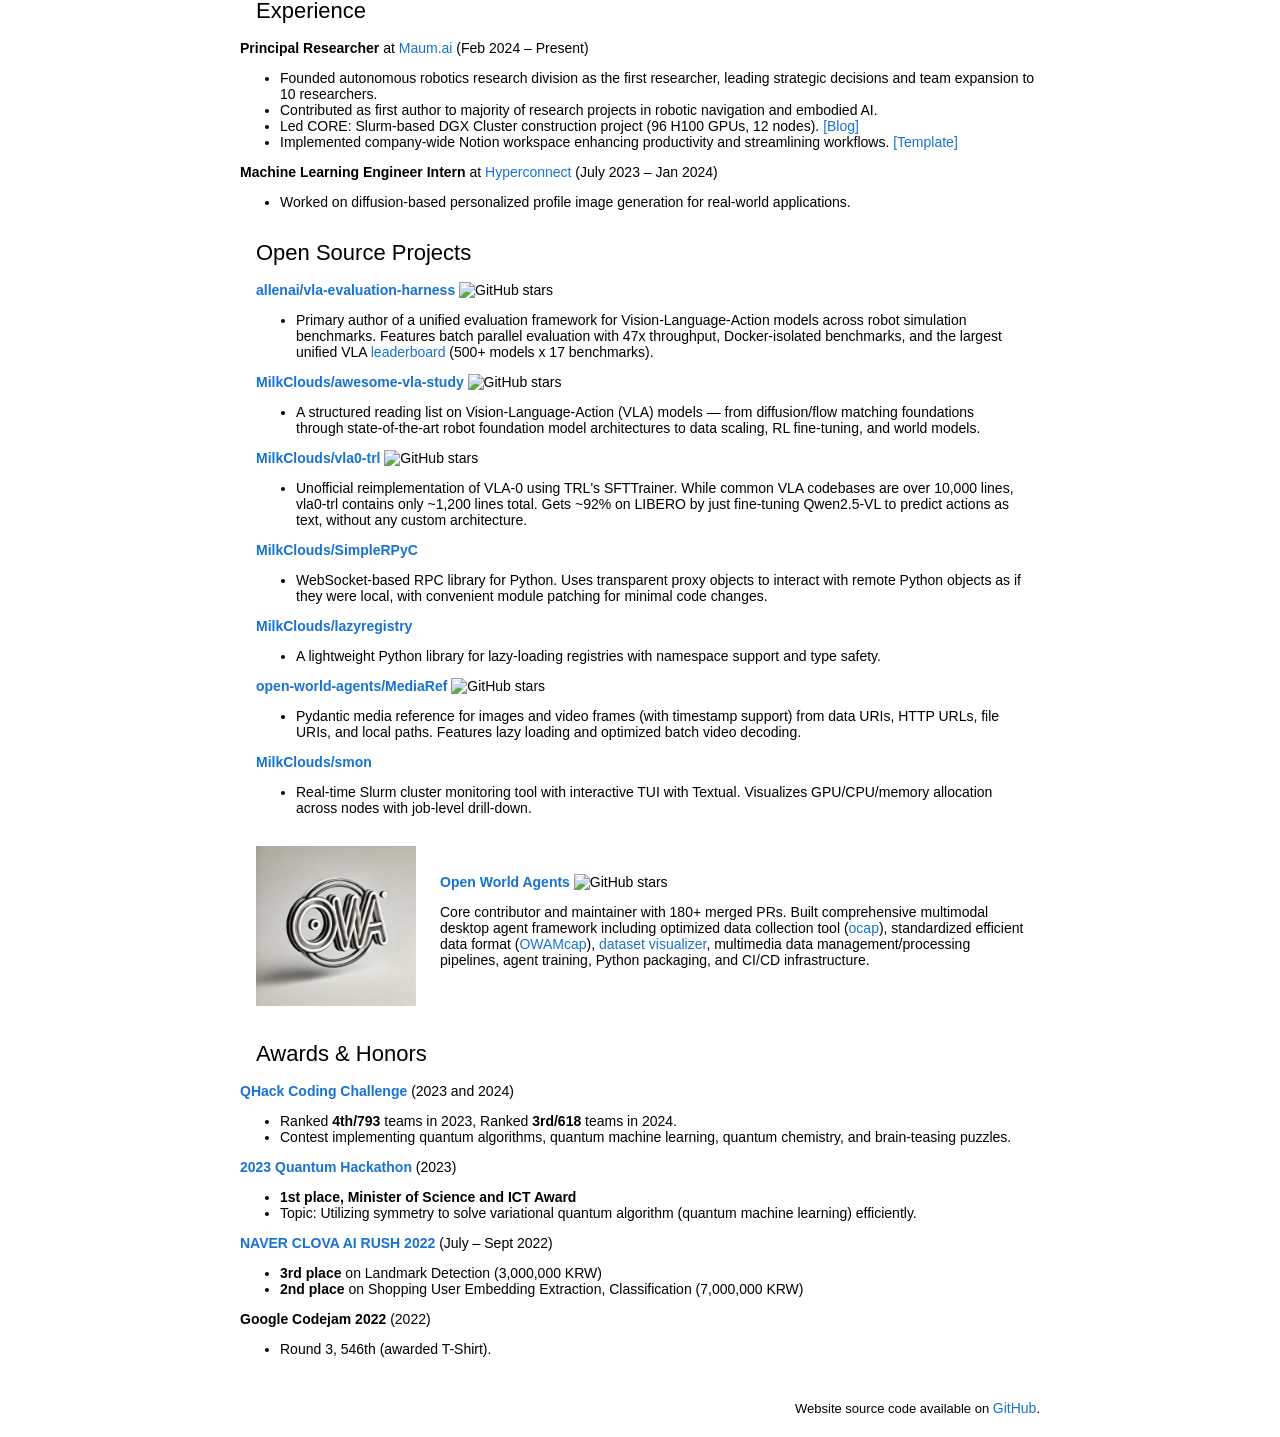
==== commit 7d0ba992: "Update publication details for CVPR 2026 Workshop on Video World Models" ====
--- a/suhwanchoi.me/index.html
+++ b/suhwanchoi.me/index.html
@@ -92,11 +92,13 @@
                   <br>
                   Jisu Nam, Yicong Hong, Chun-Hao Paul Huang, Feng Liu, JoungBin Lee, Jiyoung Kim, Siyoon Jin, Yunsung Lee, Jaeyoon Jung, <strong>Suhwan Choi</strong>, Seungryong Kim&dagger;, Yang Zhou&dagger;
                   <br>
-                  <em>arXiv 2026</em>
+                  <em>CVPR 2026 Workshop (Video World Models)</em>
                   <br>
                   <a href="https://arxiv.org/abs/2603.16871">arXiv</a>
                   /
                   <a href="https://cvlab-kaist.github.io/WorldCam/">project page</a>
+                  /
+                  <a href="https://videoworldmodel-workshop.github.io/">workshop</a>
                   <p></p>
                   <p>An interactive gaming world model using camera pose as a unifying geometric representation for precise action control and long-horizon 3D consistency.</p>
                 </td>
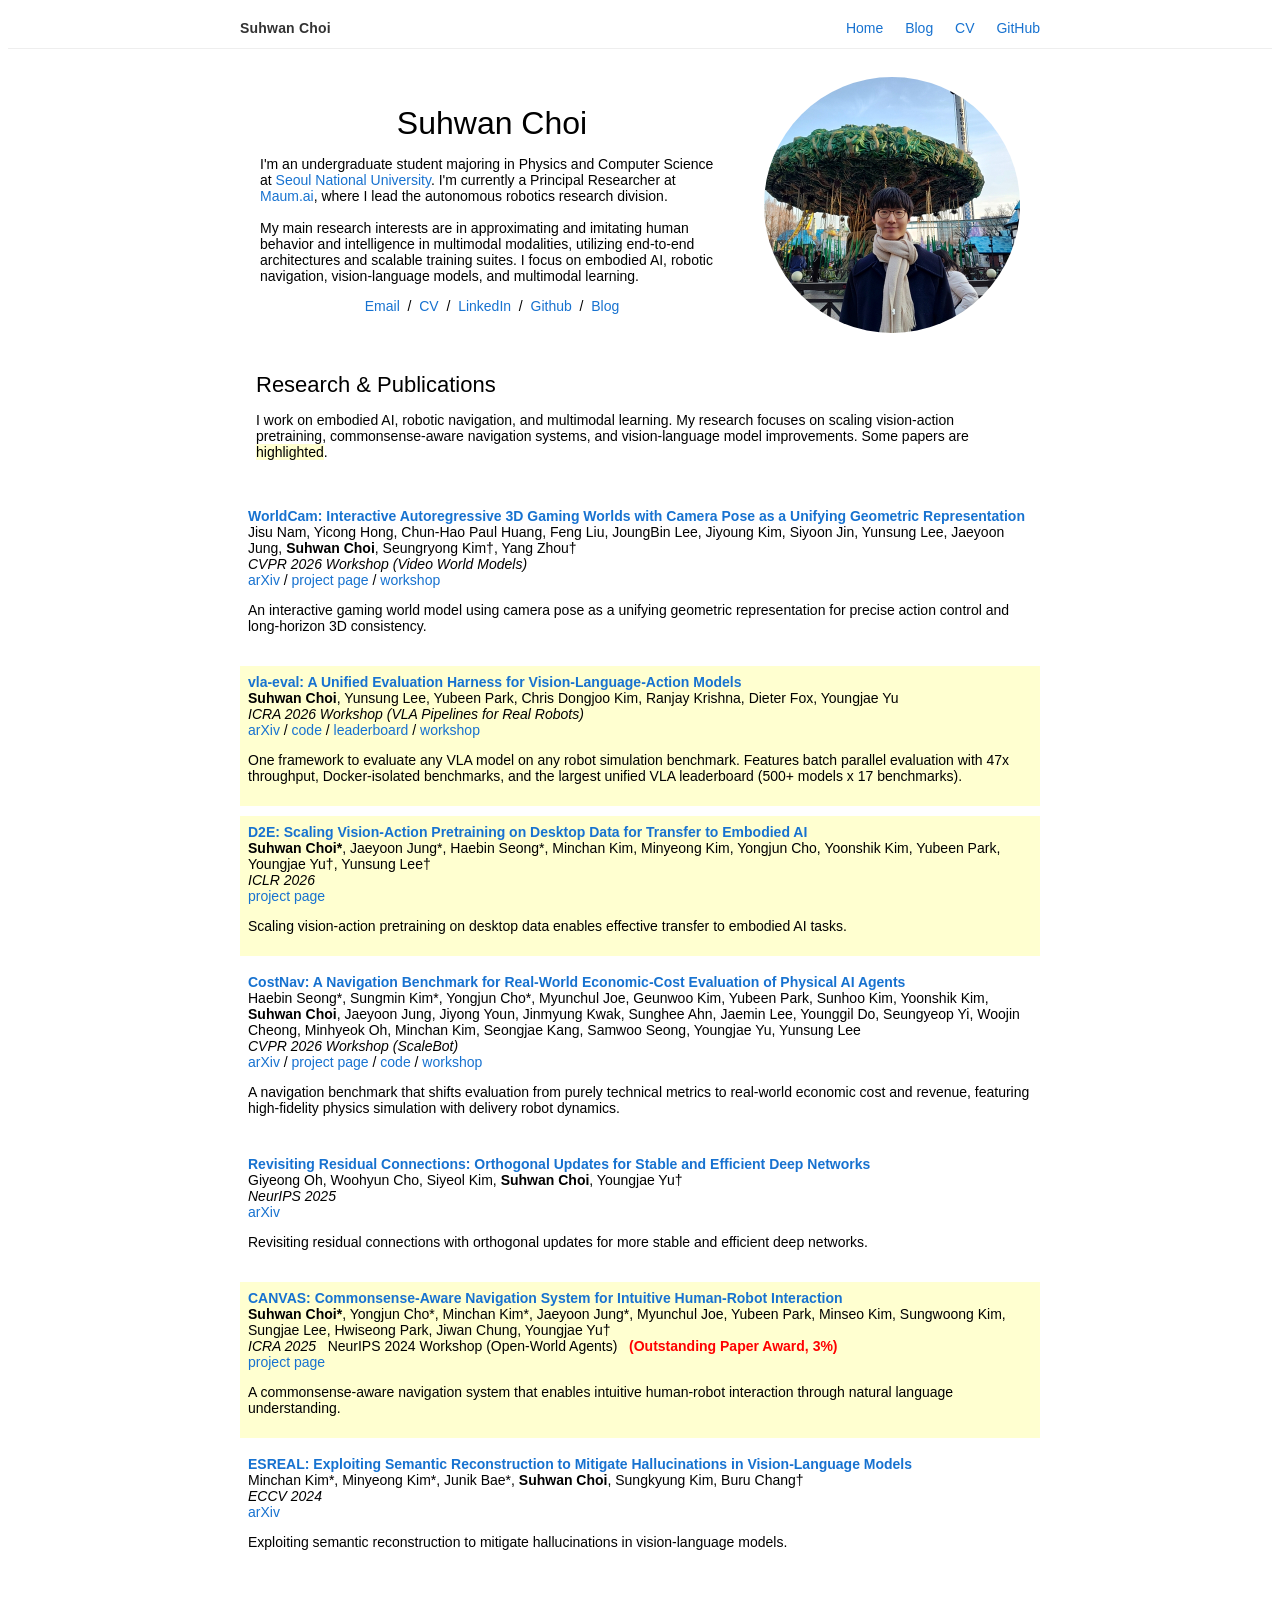
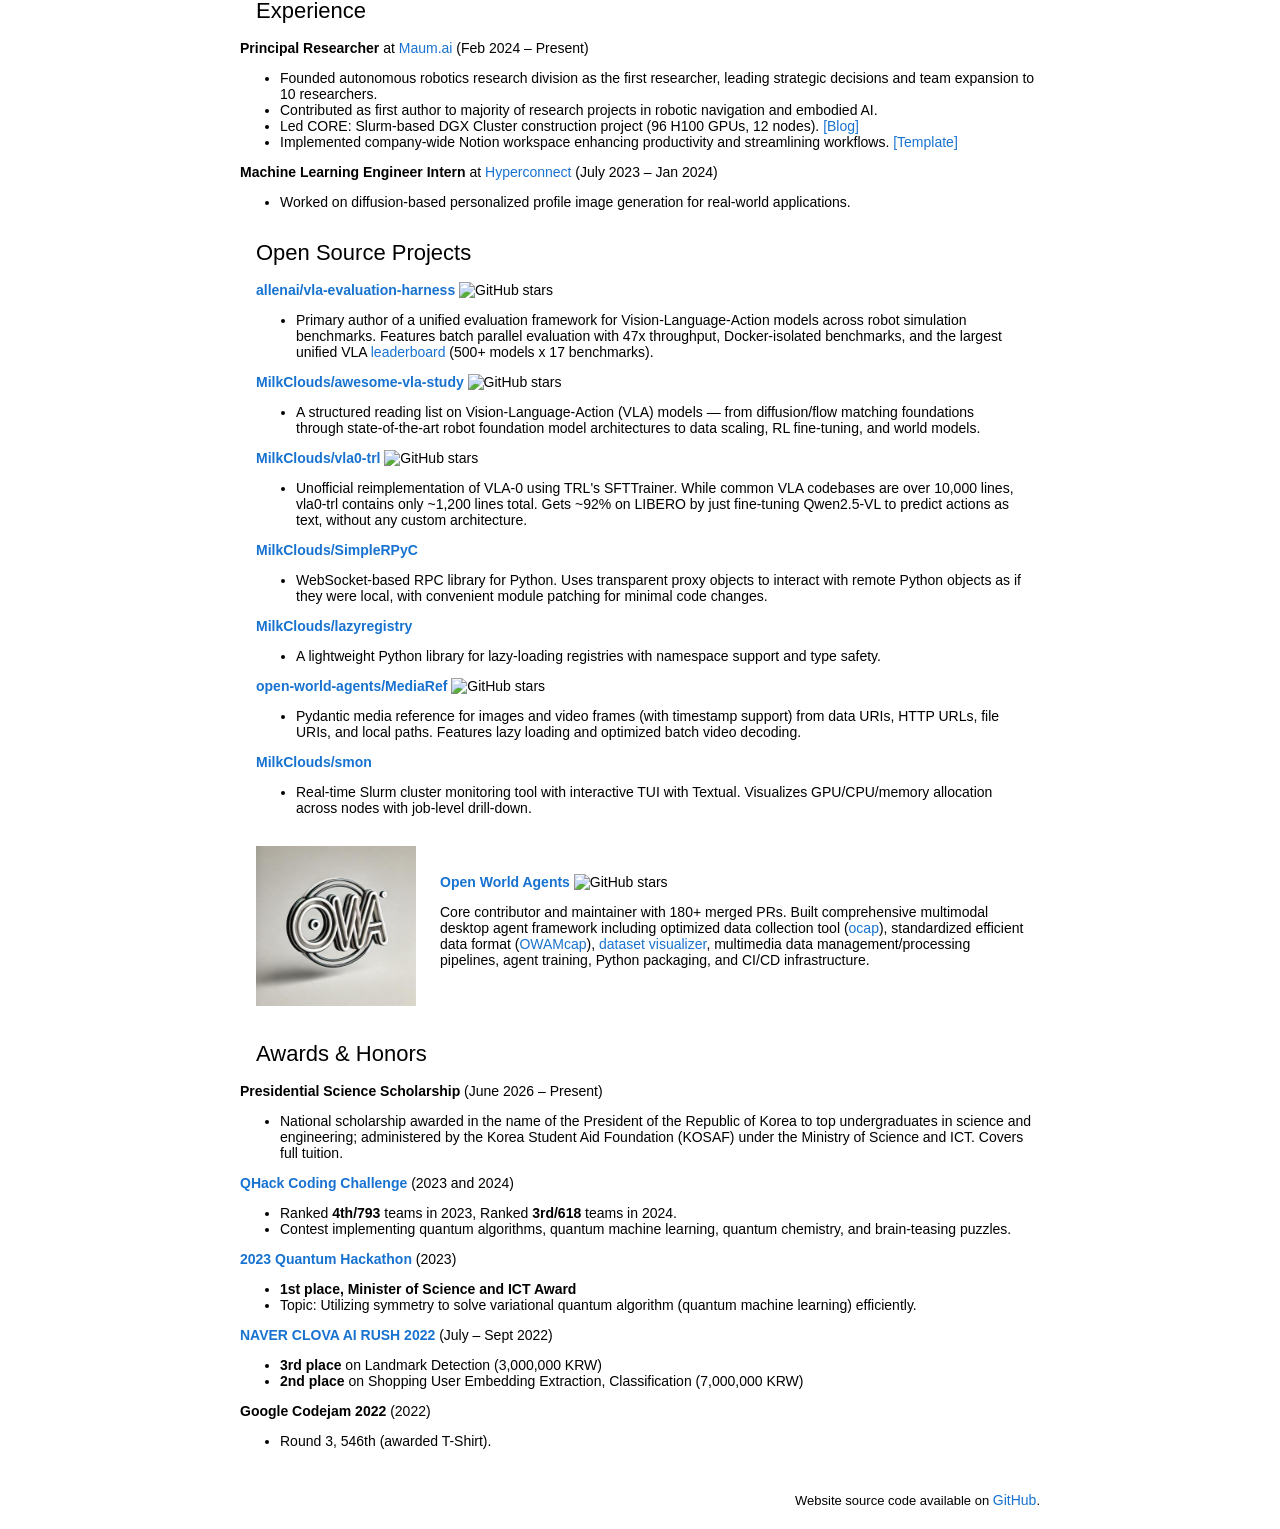
==== commit f2bbb626: "feat(cv): add Presidential Science Scholarship to awards Add the scholarship (June 2026 - Present) t" ====
--- a/suhwanchoi.me/index.html
+++ b/suhwanchoi.me/index.html
@@ -403,6 +403,16 @@
             <tbody>
               <tr>
                 <td style="padding:0px;width:100%;vertical-align:middle">
+                  <strong>Presidential Science Scholarship</strong> (June 2026 &ndash; Present)
+                  <ul>
+                    <li>National scholarship awarded in the name of the President of the Republic of Korea to top
+                      undergraduates in science and engineering; administered by the Korea Student Aid Foundation (KOSAF)
+                      under the Ministry of Science and ICT. Covers full tuition.</li>
+                  </ul>
+                </td>
+              </tr>
+              <tr>
+                <td style="padding:0px;width:100%;vertical-align:middle">
                   <strong><a href="https://qhack.ai">QHack Coding Challenge</a></strong> (2023 and 2024)
                   <ul>
                     <li>Ranked <strong>4th/793</strong> teams in 2023, Ranked <strong>3rd/618</strong> teams in 2024.
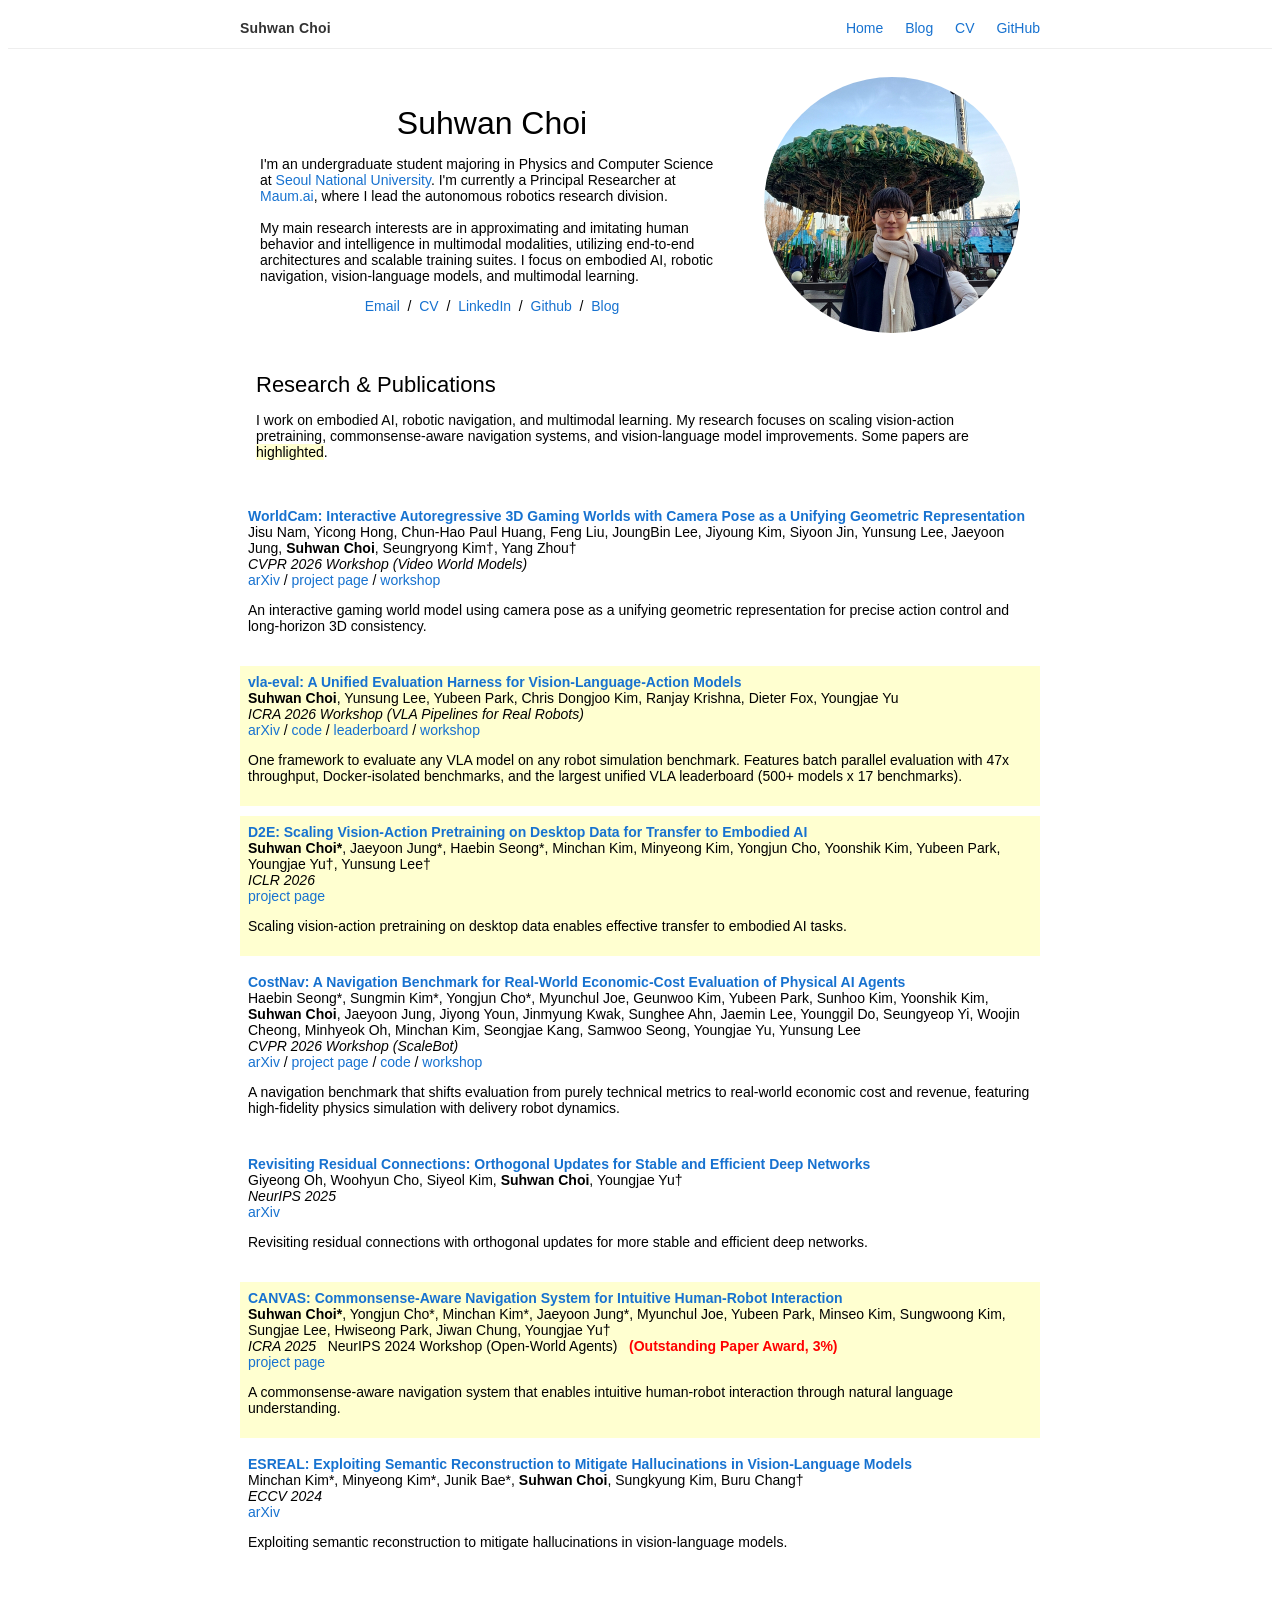
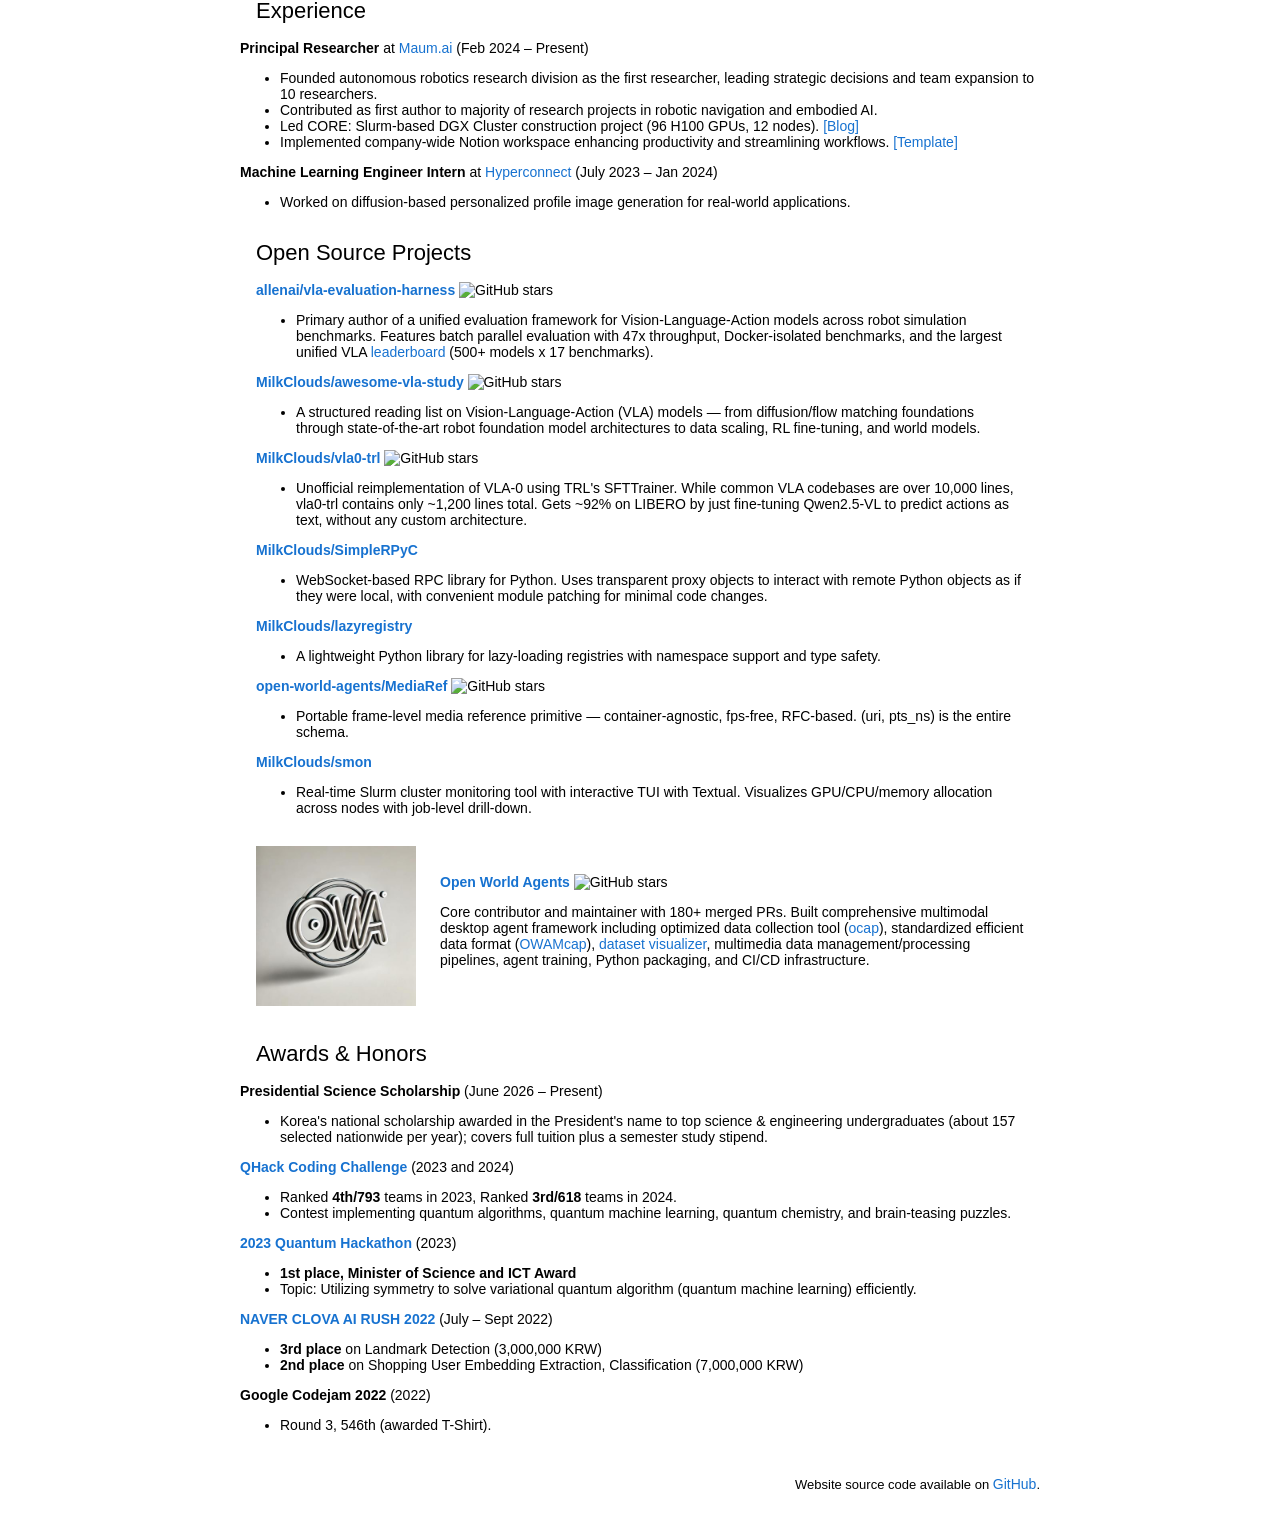
==== commit 93f70614: "fix: update scholarship description and improve formatting in CV and index.html" ====
--- a/suhwanchoi.me/index.html
+++ b/suhwanchoi.me/index.html
@@ -87,10 +87,12 @@
               <tr>
                 <td style="padding:8px;width:100%;vertical-align:middle">
                   <a href="https://cvlab-kaist.github.io/WorldCam/">
-                    <span class="papertitle">WorldCam: Interactive Autoregressive 3D Gaming Worlds with Camera Pose as a Unifying Geometric Representation</span>
-                  </a>
-                  <br>
-                  Jisu Nam, Yicong Hong, Chun-Hao Paul Huang, Feng Liu, JoungBin Lee, Jiyoung Kim, Siyoon Jin, Yunsung Lee, Jaeyoon Jung, <strong>Suhwan Choi</strong>, Seungryong Kim&dagger;, Yang Zhou&dagger;
+                    <span class="papertitle">WorldCam: Interactive Autoregressive 3D Gaming Worlds with Camera Pose as a
+                      Unifying Geometric Representation</span>
+                  </a>
+                  <br>
+                  Jisu Nam, Yicong Hong, Chun-Hao Paul Huang, Feng Liu, JoungBin Lee, Jiyoung Kim, Siyoon Jin, Yunsung
+                  Lee, Jaeyoon Jung, <strong>Suhwan Choi</strong>, Seungryong Kim&dagger;, Yang Zhou&dagger;
                   <br>
                   <em>CVPR 2026 Workshop (Video World Models)</em>
                   <br>
@@ -100,7 +102,8 @@
                   /
                   <a href="https://videoworldmodel-workshop.github.io/">workshop</a>
                   <p></p>
-                  <p>An interactive gaming world model using camera pose as a unifying geometric representation for precise action control and long-horizon 3D consistency.</p>
+                  <p>An interactive gaming world model using camera pose as a unifying geometric representation for
+                    precise action control and long-horizon 3D consistency.</p>
                 </td>
               </tr>
 
@@ -108,10 +111,12 @@
               <tr class="highlight">
                 <td style="padding:8px;width:100%;vertical-align:middle">
                   <a href="https://arxiv.org/abs/2603.13966">
-                    <span class="papertitle">vla-eval: A Unified Evaluation Harness for Vision-Language-Action Models</span>
-                  </a>
-                  <br>
-                  <strong>Suhwan Choi</strong>, Yunsung Lee, Yubeen Park, Chris Dongjoo Kim, Ranjay Krishna, Dieter Fox, Youngjae Yu
+                    <span class="papertitle">vla-eval: A Unified Evaluation Harness for Vision-Language-Action
+                      Models</span>
+                  </a>
+                  <br>
+                  <strong>Suhwan Choi</strong>, Yunsung Lee, Yubeen Park, Chris Dongjoo Kim, Ranjay Krishna, Dieter Fox,
+                  Youngjae Yu
                   <br>
                   <em>ICRA 2026 Workshop (VLA Pipelines for Real Robots)</em>
                   <br>
@@ -123,7 +128,9 @@
                   /
                   <a href="https://icra2026vlapipeline.github.io/">workshop</a>
                   <p></p>
-                  <p>One framework to evaluate any VLA model on any robot simulation benchmark. Features batch parallel evaluation with 47x throughput, Docker-isolated benchmarks, and the largest unified VLA leaderboard (500+ models x 17 benchmarks).</p>
+                  <p>One framework to evaluate any VLA model on any robot simulation benchmark. Features batch parallel
+                    evaluation with 47x throughput, Docker-isolated benchmarks, and the largest unified VLA leaderboard
+                    (500+ models x 17 benchmarks).</p>
                 </td>
               </tr>
 
@@ -151,10 +158,14 @@
               <tr>
                 <td style="padding:8px;width:100%;vertical-align:middle">
                   <a href="https://worv-ai.github.io/costnav/">
-                    <span class="papertitle">CostNav: A Navigation Benchmark for Real-World Economic-Cost Evaluation of Physical AI Agents</span>
-                  </a>
-                  <br>
-                  Haebin Seong*, Sungmin Kim*, Yongjun Cho*, Myunchul Joe, Geunwoo Kim, Yubeen Park, Sunhoo Kim, Yoonshik Kim, <strong>Suhwan Choi</strong>, Jaeyoon Jung, Jiyong Youn, Jinmyung Kwak, Sunghee Ahn, Jaemin Lee, Younggil Do, Seungyeop Yi, Woojin Cheong, Minhyeok Oh, Minchan Kim, Seongjae Kang, Samwoo Seong, Youngjae Yu, Yunsung Lee
+                    <span class="papertitle">CostNav: A Navigation Benchmark for Real-World Economic-Cost Evaluation of
+                      Physical AI Agents</span>
+                  </a>
+                  <br>
+                  Haebin Seong*, Sungmin Kim*, Yongjun Cho*, Myunchul Joe, Geunwoo Kim, Yubeen Park, Sunhoo Kim,
+                  Yoonshik Kim, <strong>Suhwan Choi</strong>, Jaeyoon Jung, Jiyong Youn, Jinmyung Kwak, Sunghee Ahn,
+                  Jaemin Lee, Younggil Do, Seungyeop Yi, Woojin Cheong, Minhyeok Oh, Minchan Kim, Seongjae Kang, Samwoo
+                  Seong, Youngjae Yu, Yunsung Lee
                   <br>
                   <em>CVPR 2026 Workshop (ScaleBot)</em>
                   <br>
@@ -166,7 +177,8 @@
                   /
                   <a href="https://scalebot-workshop.github.io/">workshop</a>
                   <p></p>
-                  <p>A navigation benchmark that shifts evaluation from purely technical metrics to real-world economic cost and revenue, featuring high-fidelity physics simulation with delivery robot dynamics.</p>
+                  <p>A navigation benchmark that shifts evaluation from purely technical metrics to real-world economic
+                    cost and revenue, featuring high-fidelity physics simulation with delivery robot dynamics.</p>
                 </td>
               </tr>
 
@@ -200,7 +212,9 @@
                   <strong>Suhwan Choi*</strong>, Yongjun Cho*, Minchan Kim*, Jaeyoon Jung*, Myunchul Joe, Yubeen Park,
                   Minseo Kim, Sungwoong Kim, Sungjae Lee, Hwiseong Park, Jiwan Chung, Youngjae Yu†
                   <br>
-                  <em>ICRA 2025</em> &nbsp; NeurIPS 2024 Workshop (Open-World Agents) &nbsp; <font color="red"><strong>(Outstanding Paper Award, 3%)</strong></font>
+                  <em>ICRA 2025</em> &nbsp; NeurIPS 2024 Workshop (Open-World Agents) &nbsp; <font color="red">
+                    <strong>(Outstanding Paper Award, 3%)</strong>
+                  </font>
                   <br>
                   <a href="https://worv-ai.github.io/canvas/">project page</a>
                   <p></p>
@@ -291,19 +305,29 @@
             <tbody>
               <tr>
                 <td style="padding:0px 16px;width:100%;vertical-align:middle">
-                  <strong><a href="https://github.com/allenai/vla-evaluation-harness">allenai/vla-evaluation-harness</a></strong>
-                  <img src="https://img.shields.io/github/stars/allenai/vla-evaluation-harness?style=social" alt="GitHub stars">
-                  <ul>
-                    <li>Primary author of a unified evaluation framework for Vision-Language-Action models across robot simulation benchmarks. Features batch parallel evaluation with 47x throughput, Docker-isolated benchmarks, and the largest unified VLA <a href="https://allenai.github.io/vla-evaluation-harness/leaderboard/">leaderboard</a> (500+ models x 17 benchmarks).</li>
-                  </ul>
-                </td>
-              </tr>
-              <tr>
-                <td style="padding:0px 16px;width:100%;vertical-align:middle">
-                  <strong><a href="https://github.com/MilkClouds/awesome-vla-study">MilkClouds/awesome-vla-study</a></strong>
-                  <img src="https://img.shields.io/github/stars/MilkClouds/awesome-vla-study?style=social" alt="GitHub stars">
-                  <ul>
-                    <li>A structured reading list on Vision-Language-Action (VLA) models — from diffusion/flow matching foundations through state-of-the-art robot foundation model architectures to data scaling, RL fine-tuning, and world models.</li>
+                  <strong><a
+                      href="https://github.com/allenai/vla-evaluation-harness">allenai/vla-evaluation-harness</a></strong>
+                  <img src="https://img.shields.io/github/stars/allenai/vla-evaluation-harness?style=social"
+                    alt="GitHub stars">
+                  <ul>
+                    <li>Primary author of a unified evaluation framework for Vision-Language-Action models across robot
+                      simulation benchmarks. Features batch parallel evaluation with 47x throughput, Docker-isolated
+                      benchmarks, and the largest unified VLA <a
+                        href="https://allenai.github.io/vla-evaluation-harness/leaderboard/">leaderboard</a> (500+
+                      models x 17 benchmarks).</li>
+                  </ul>
+                </td>
+              </tr>
+              <tr>
+                <td style="padding:0px 16px;width:100%;vertical-align:middle">
+                  <strong><a
+                      href="https://github.com/MilkClouds/awesome-vla-study">MilkClouds/awesome-vla-study</a></strong>
+                  <img src="https://img.shields.io/github/stars/MilkClouds/awesome-vla-study?style=social"
+                    alt="GitHub stars">
+                  <ul>
+                    <li>A structured reading list on Vision-Language-Action (VLA) models — from diffusion/flow matching
+                      foundations through state-of-the-art robot foundation model architectures to data scaling, RL
+                      fine-tuning, and world models.</li>
                   </ul>
                 </td>
               </tr>
@@ -322,7 +346,9 @@
                 <td style="padding:0px 16px;width:100%;vertical-align:middle">
                   <strong><a href="https://github.com/MilkClouds/SimpleRPyC">MilkClouds/SimpleRPyC</a></strong>
                   <ul>
-                    <li>WebSocket-based RPC library for Python. Uses transparent proxy objects to interact with remote Python objects as if they were local, with convenient module patching for minimal code changes.</li>
+                    <li>WebSocket-based RPC library for Python. Uses transparent proxy objects to interact with remote
+                      Python objects as if they were local, with convenient module patching for minimal code changes.
+                    </li>
                   </ul>
                 </td>
               </tr>
@@ -339,10 +365,11 @@
                 <td style="padding:0px 16px;width:100%;vertical-align:middle">
                   <strong><a
                       href="https://github.com/open-world-agents/MediaRef">open-world-agents/MediaRef</a></strong>
-                  <img src="https://img.shields.io/github/stars/open-world-agents/MediaRef?style=social" alt="GitHub stars">
-                  <ul>
-                    <li>Pydantic media reference for images and video frames (with timestamp support) from data URIs,
-                      HTTP URLs, file URIs, and local paths. Features lazy loading and optimized batch video decoding.
+                  <img src="https://img.shields.io/github/stars/open-world-agents/MediaRef?style=social"
+                    alt="GitHub stars">
+                  <ul>
+                    <li>Portable frame-level media reference primitive — container-agnostic, fps-free, RFC-based. (uri,
+                      pts_ns) is the entire schema.
                     </li>
                   </ul>
                 </td>
@@ -371,7 +398,8 @@
                   <a href="https://github.com/open-world-agents">
                     <span class="papertitle">Open World Agents</span>
                   </a>
-                  <img src="https://img.shields.io/github/stars/open-world-agents/open-world-agents?style=social" alt="GitHub stars">
+                  <img src="https://img.shields.io/github/stars/open-world-agents/open-world-agents?style=social"
+                    alt="GitHub stars">
                   <br>
                   <p>Core contributor and maintainer with 180+ merged PRs. Built comprehensive multimodal desktop agent
                     framework including optimized data collection tool (<a
@@ -405,9 +433,9 @@
                 <td style="padding:0px;width:100%;vertical-align:middle">
                   <strong>Presidential Science Scholarship</strong> (June 2026 &ndash; Present)
                   <ul>
-                    <li>National scholarship awarded in the name of the President of the Republic of Korea to top
-                      undergraduates in science and engineering; administered by the Korea Student Aid Foundation (KOSAF)
-                      under the Ministry of Science and ICT. Covers full tuition.</li>
+                    <li>Korea's national scholarship awarded in the President's name to top science &amp; engineering
+                      undergraduates (about 157 selected nationwide per year); covers full tuition plus a semester study
+                      stipend.</li>
                   </ul>
                 </td>
               </tr>
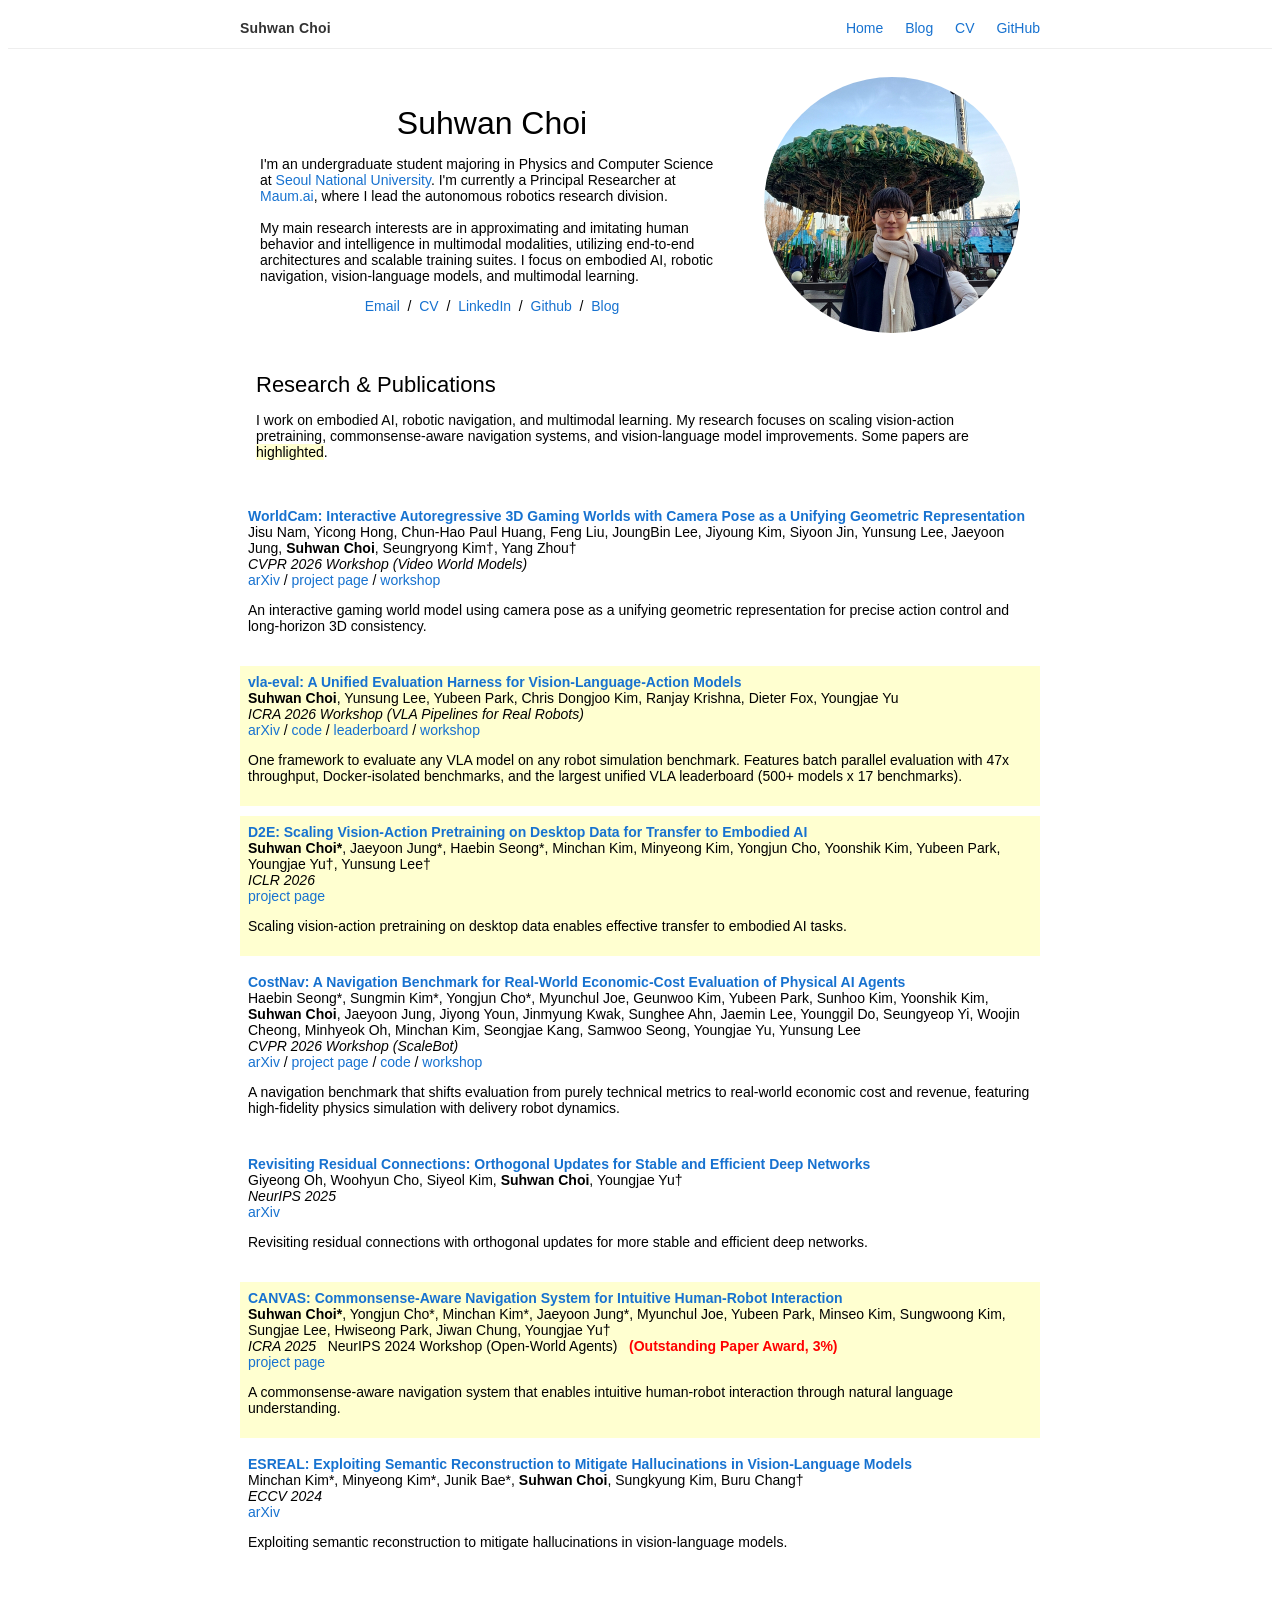
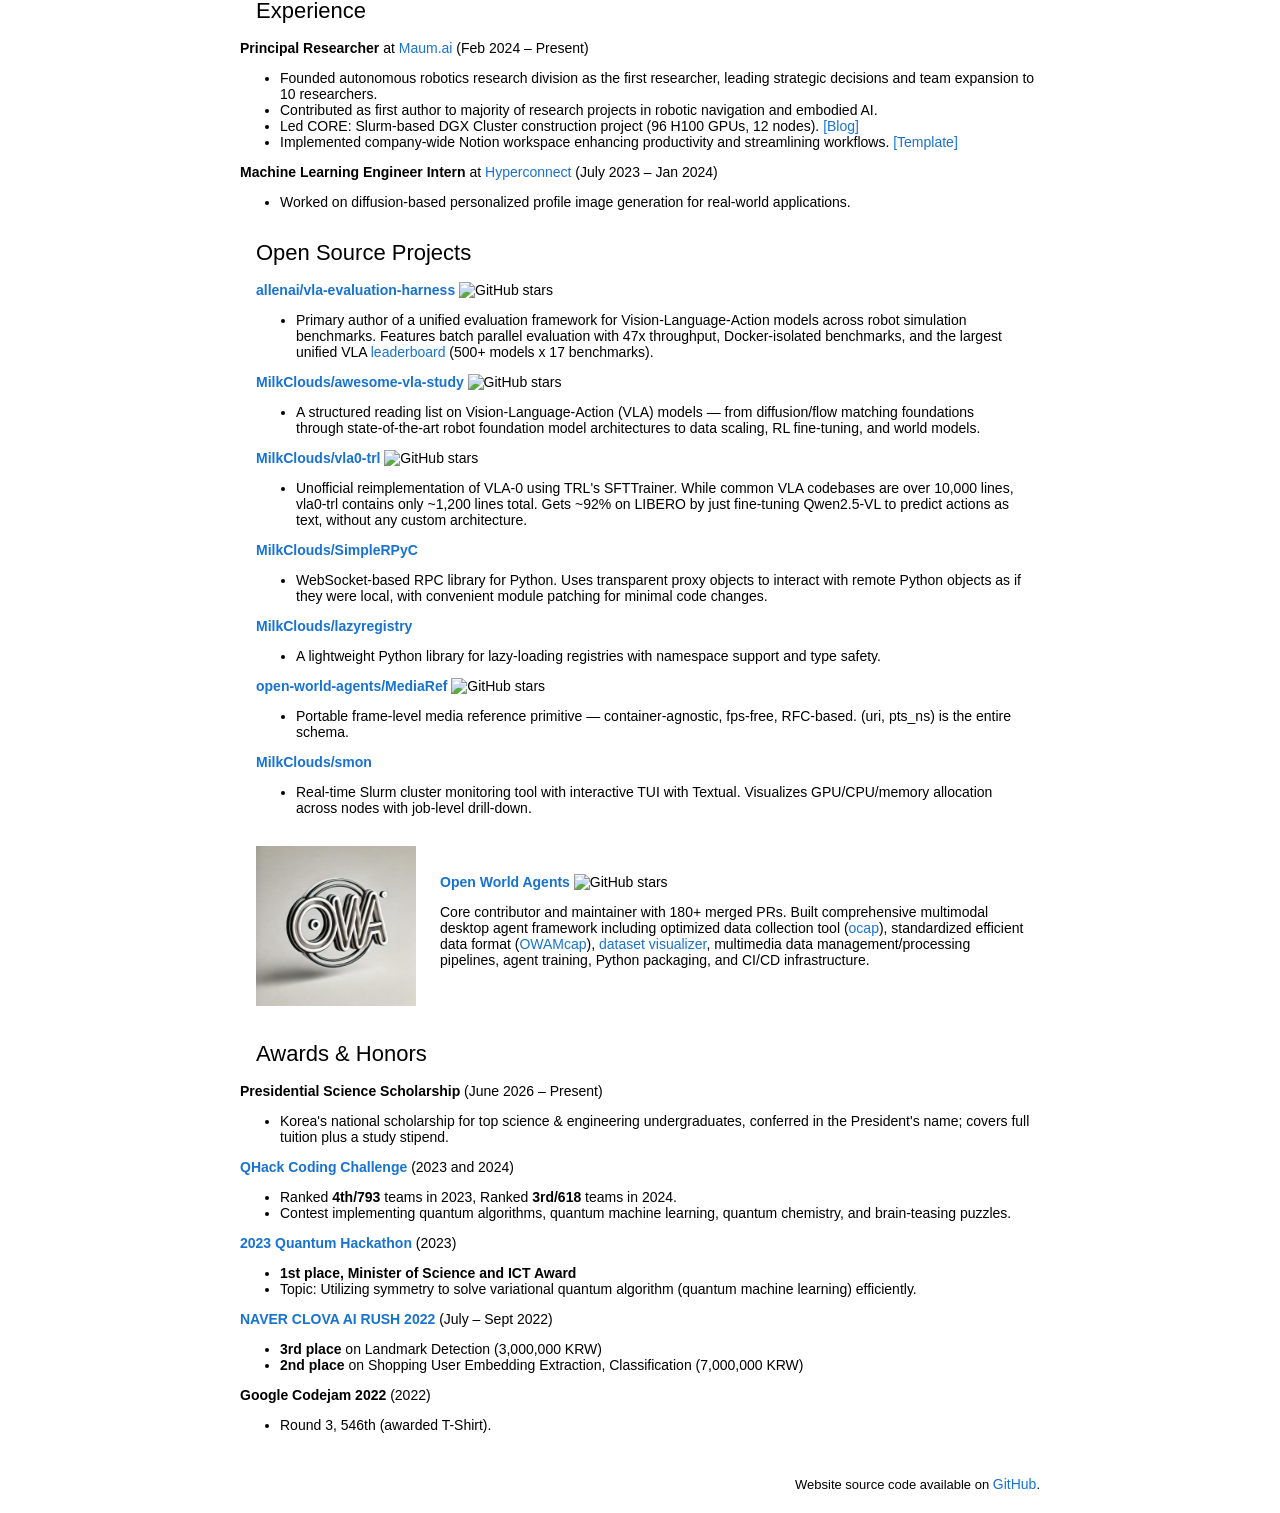
==== commit c06ac2c0: "fix(cv): refine description of Presidential Science Scholarship for clarity and conciseness" ====
--- a/suhwanchoi.me/index.html
+++ b/suhwanchoi.me/index.html
@@ -433,9 +433,8 @@
                 <td style="padding:0px;width:100%;vertical-align:middle">
                   <strong>Presidential Science Scholarship</strong> (June 2026 &ndash; Present)
                   <ul>
-                    <li>Korea's national scholarship awarded in the President's name to top science &amp; engineering
-                      undergraduates (about 157 selected nationwide per year); covers full tuition plus a semester study
-                      stipend.</li>
+                    <li>Korea's national scholarship for top science &amp; engineering undergraduates, conferred in the
+                      President's name; covers full tuition plus a study stipend.</li>
                   </ul>
                 </td>
               </tr>
